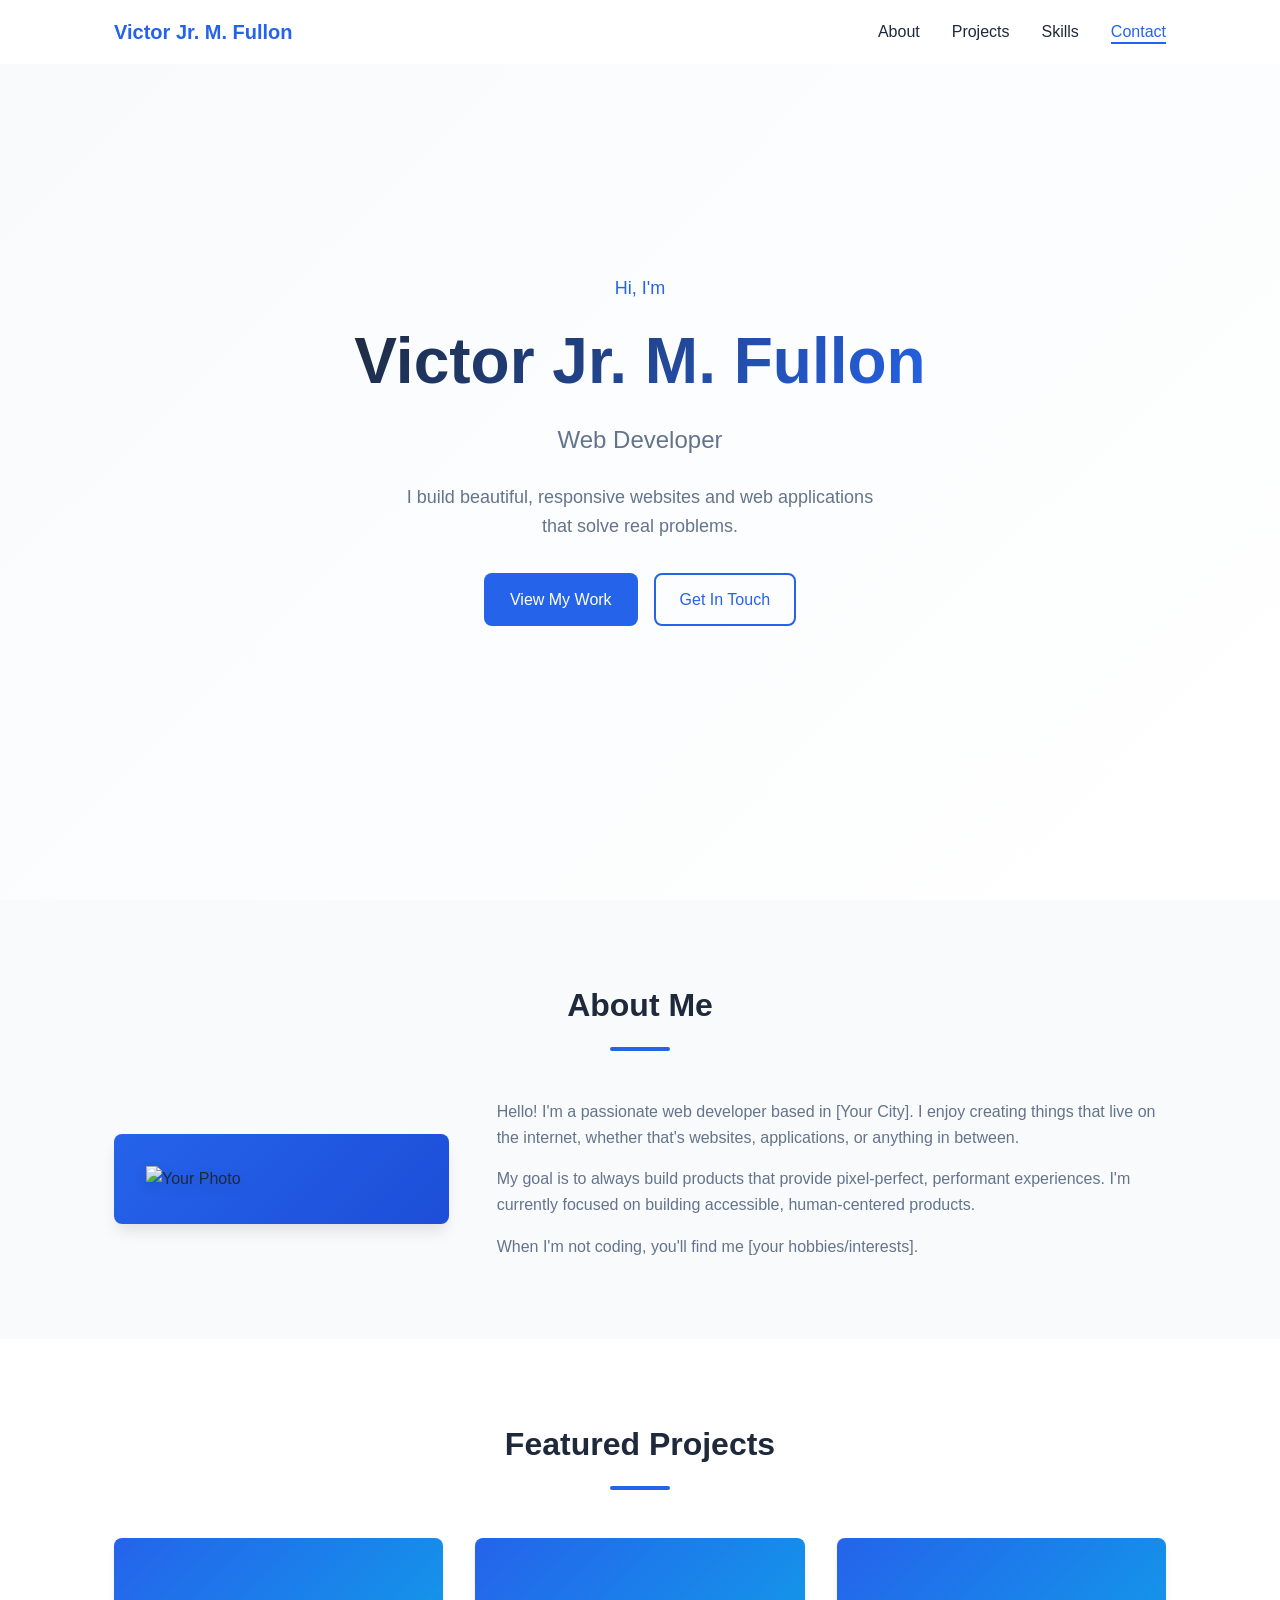
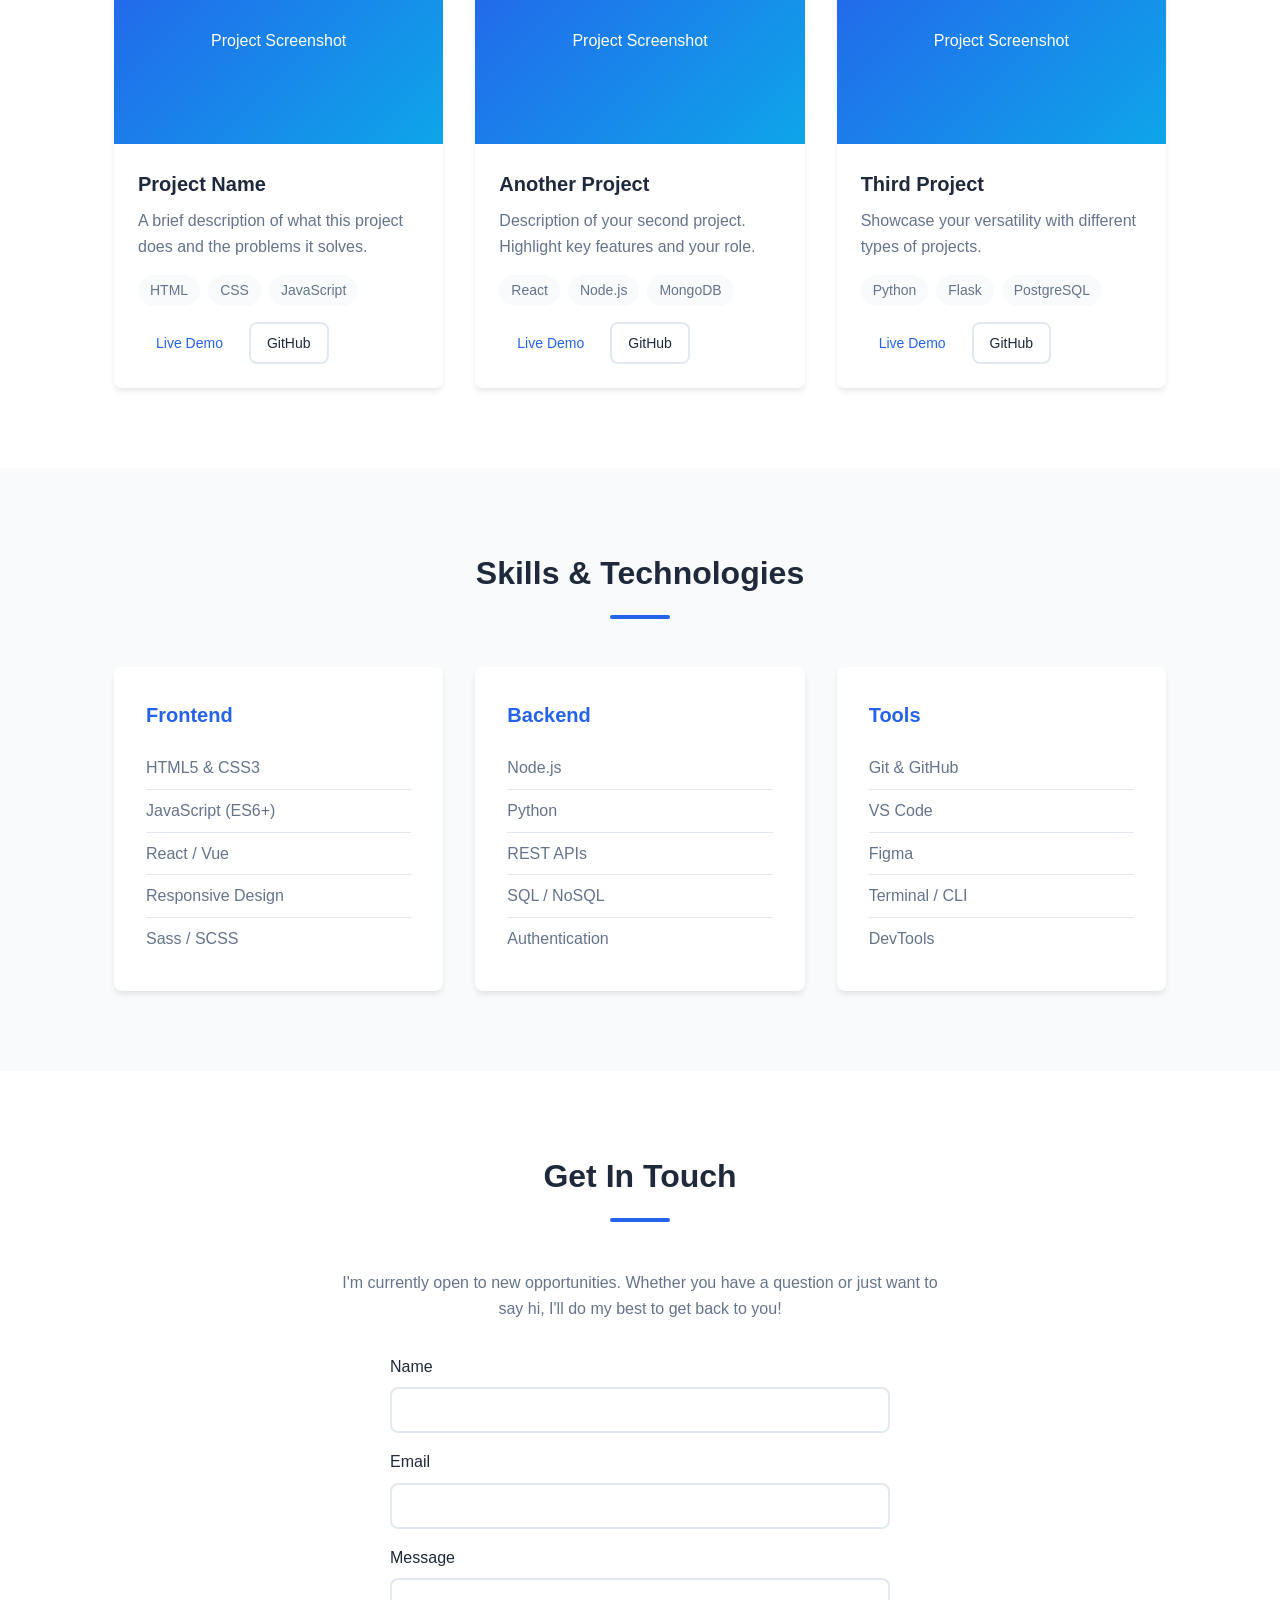
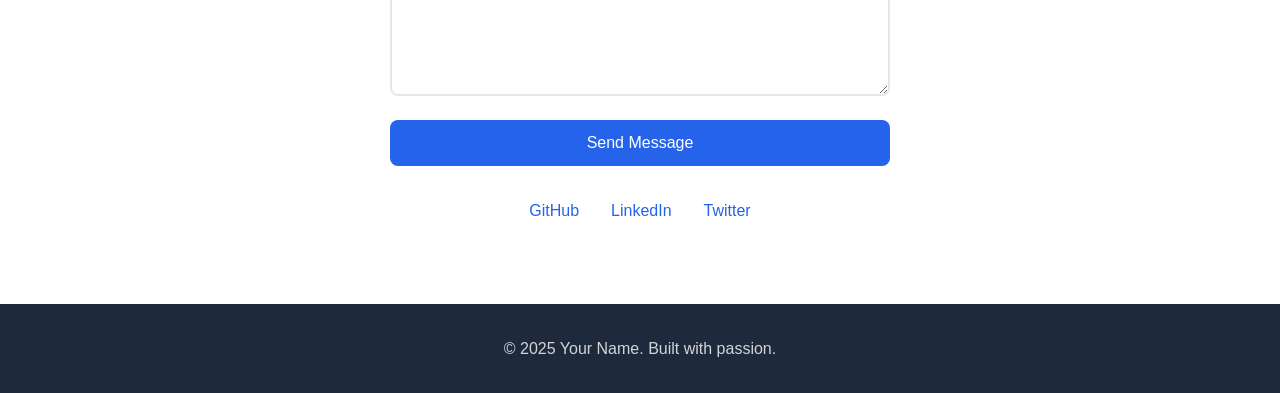
==== index.html @ 0c9c5e9c "first upload" ====
<!DOCTYPE html>
<html lang="en">
<head>
    <meta charset="UTF-8">
    <meta name="viewport" content="width=device-width, initial-scale=1.0">
    <title>Portfolio</title>
    <link rel="stylesheet" href="css/style.css">
    <link rel="preconnect" href="[fonts.googleapis.com](https://fonts.googleapis.com)">
    <link href="[fonts.googleapis.com](https://fonts.googleapis.com/css2?family=Inter:wght@400;500;600;700&display=swap)" rel="stylesheet">
</head>
<body>
    <!-- Navigation -->
    <nav class="navbar">
        <div class="nav-container">
            <a href="https://www.facebook.com/jayarmagat23" class="logo">Victor Jr. M. Fullon</a>
            <ul class="nav-links">
                <li><a href="#about">About</a></li>
                <li><a href="#projects">Projects</a></li>
                <li><a href="#skills">Skills</a></li>
                <li><a href="#contact">Contact</a></li>
            </ul>
            <button class="nav-toggle" aria-label="Toggle navigation">
                <span></span>
                <span></span>
                <span></span>
            </button>
        </div>
    </nav>

    <!-- Hero Section -->
    <header class="hero">
        <div class="hero-content">
            <p class="hero-greeting">Hi, I'm</p>
            <h1 class="hero-name">Victor Jr. M. Fullon</h1>
            <h2 class="hero-title">Web Developer</h2>
            <p class="hero-description">
                I build beautiful, responsive websites and web applications 
                that solve real problems.
            </p>
            <div class="hero-buttons">
                <a href="#projects" class="btn btn-primary">View My Work</a>
                <a href="#contact" class="btn btn-secondary">Get In Touch</a>
            </div>
        </div>
    </header>

    <!-- About Section -->
    <section id="about" class="section about">
        <div class="container">
            <h2 class="section-title">About Me</h2>
            <div class="about-content">
                <div class="about-image">
                        <img src="img/profile_dev.png" alt="Your Photo" class="about-photo">
                        </div>
                <div class="about-text">
                    <p>
                        Hello! I'm a passionate web developer based in [Your City]. 
                        I enjoy creating things that live on the internet, whether 
                        that's websites, applications, or anything in between.
                    </p>
                    <p>
                        My goal is to always build products that provide pixel-perfect, 
                        performant experiences. I'm currently focused on building 
                        accessible, human-centered products.
                    </p>
                    <p>
                        When I'm not coding, you'll find me [your hobbies/interests].
                    </p>
                </div>
            </div>
        </div>
    </section>

    <!-- Projects Section -->
    <section id="projects" class="section projects">
        <div class="container">
            <h2 class="section-title">Featured Projects</h2>
            <div class="projects-grid">
                <!-- Project 1 -->
                <article class="project-card">
                    <div class="project-image">
                        <div class="image-placeholder">Project Screenshot</div>
                    </div>
                    <div class="project-info">
                        <h3>Project Name</h3>
                        <p>A brief description of what this project does and the problems it solves.</p>
                        <div class="project-tech">
                            <span>HTML</span>
                            <span>CSS</span>
                            <span>JavaScript</span>
                        </div>
                        <div class="project-links">
                            <a href="#" class="btn btn-small">Live Demo</a>
                            <a href="#" class="btn btn-small btn-outline">GitHub</a>
                        </div>
                    </div>
                </article>

                <!-- Project 2 -->
                <article class="project-card">
                    <div class="project-image">
                        <div class="image-placeholder">Project Screenshot</div>
                    </div>
                    <div class="project-info">
                        <h3>Another Project</h3>
                        <p>Description of your second project. Highlight key features and your role.</p>
                        <div class="project-tech">
                            <span>React</span>
                            <span>Node.js</span>
                            <span>MongoDB</span>
                        </div>
                        <div class="project-links">
                            <a href="#" class="btn btn-small">Live Demo</a>
                            <a href="#" class="btn btn-small btn-outline">GitHub</a>
                        </div>
                    </div>
                </article>

                <!-- Project 3 -->
                <article class="project-card">
                    <div class="project-image">
                        <div class="image-placeholder">Project Screenshot</div>
                    </div>
                    <div class="project-info">
                        <h3>Third Project</h3>
                        <p>Showcase your versatility with different types of projects.</p>
                        <div class="project-tech">
                            <span>Python</span>
                            <span>Flask</span>
                            <span>PostgreSQL</span>
                        </div>
                        <div class="project-links">
                            <a href="#" class="btn btn-small">Live Demo</a>
                            <a href="#" class="btn btn-small btn-outline">GitHub</a>
                        </div>
                    </div>
                </article>
            </div>
        </div>
    </section>

    <!-- Skills Section -->
    <section id="skills" class="section skills">
        <div class="container">
            <h2 class="section-title">Skills & Technologies</h2>
            <div class="skills-grid">
                <div class="skill-category">
                    <h3>Frontend</h3>
                    <ul class="skill-list">
                        <li>HTML5 & CSS3</li>
                        <li>JavaScript (ES6+)</li>
                        <li>React / Vue</li>
                        <li>Responsive Design</li>
                        <li>Sass / SCSS</li>
                    </ul>
                </div>
                <div class="skill-category">
                    <h3>Backend</h3>
                    <ul class="skill-list">
                        <li>Node.js</li>
                        <li>Python</li>
                        <li>REST APIs</li>
                        <li>SQL / NoSQL</li>
                        <li>Authentication</li>
                    </ul>
                </div>
                <div class="skill-category">
                    <h3>Tools</h3>
                    <ul class="skill-list">
                        <li>Git & GitHub</li>
                        <li>VS Code</li>
                        <li>Figma</li>
                        <li>Terminal / CLI</li>
                        <li>DevTools</li>
                    </ul>
                </div>
            </div>
        </div>
    </section>

    <!-- Contact Section -->
    <section id="contact" class="section contact">
        <div class="container">
            <h2 class="section-title">Get In Touch</h2>
            <p class="contact-intro">
                I'm currently open to new opportunities. Whether you have a question 
                or just want to say hi, I'll do my best to get back to you!
            </p>
            <form class="contact-form" id="contactForm">
                <div class="form-group">
                    <label for="name">Name</label>
                    <input type="text" id="name" name="name" required>
                </div>
                <div class="form-group">
                    <label for="email">Email</label>
                    <input type="email" id="email" name="email" required>
                </div>
                <div class="form-group">
                    <label for="message">Message</label>
                    <textarea id="message" name="message" rows="5" required></textarea>
                </div>
                <button type="submit" class="btn btn-primary">Send Message</button>
            </form>
            <div class="social-links">
                <a href="#" aria-label="GitHub">GitHub</a>
                <a href="#" aria-label="LinkedIn">LinkedIn</a>
                <a href="#" aria-label="Twitter">Twitter</a>
            </div>
        </div>
    </section>

    <!-- Footer -->
    <footer class="footer">
        <div class="container">
            <p>&copy; 2025 Your Name. Built with passion.</p>
        </div>
    </footer>

    <script src="js/main.js"></script>
</body>
</html>
---- css/style.css ----
/* ===== CSS Variables ===== */
:root {
    --color-primary: #2563eb;
    --color-primary-dark: #1d4ed8;
    --color-secondary: #64748b;
    --color-text: #1e293b;
    --color-text-light: #64748b;
    --color-background: #ffffff;
    --color-background-alt: #f8fafc;
    --color-border: #e2e8f0;
    --color-accent: #0ea5e9;
    
    --font-family: 'Inter', -apple-system, BlinkMacSystemFont, sans-serif;
    --font-size-base: 1rem;
    --font-size-lg: 1.125rem;
    --font-size-xl: 1.25rem;
    --font-size-2xl: 1.5rem;
    --font-size-3xl: 2rem;
    --font-size-4xl: 2.5rem;
    
    --spacing-xs: 0.5rem;
    --spacing-sm: 1rem;
    --spacing-md: 1.5rem;
    --spacing-lg: 2rem;
    --spacing-xl: 3rem;
    --spacing-2xl: 5rem;
    
    --border-radius: 8px;
    --box-shadow: 0 4px 6px -1px rgba(0, 0, 0, 0.1);
    --box-shadow-lg: 0 10px 15px -3px rgba(0, 0, 0, 0.1);
    --transition: all 0.3s ease;
}

/* ===== Reset & Base ===== */
*,
*::before,
*::after {
    box-sizing: border-box;
    margin: 0;
    padding: 0;
}

html {
    scroll-behavior: smooth;
}

body {
    font-family: var(--font-family);
    font-size: var(--font-size-base);
    line-height: 1.6;
    color: var(--color-text);
    background-color: var(--color-background);
}

a {
    color: var(--color-primary);
    text-decoration: none;
    transition: var(--transition);
}

a:hover {
    color: var(--color-primary-dark);
}

img {
    max-width: 100%;
    height: auto;
    display: block;
}

ul {
    list-style: none;
}

/* ===== Utilities ===== */
.container {
    width: 100%;
    max-width: 1100px;
    margin: 0 auto;
    padding: 0 var(--spacing-md);
}

.section {
    padding: var(--spacing-2xl) 0;
}

.section-title {
    font-size: var(--font-size-3xl);
    font-weight: 700;
    text-align: center;
    margin-bottom: var(--spacing-xl);
    position: relative;
}

.section-title::after {
    content: '';
    display: block;
    width: 60px;
    height: 4px;
    background: var(--color-primary);
    margin: var(--spacing-sm) auto 0;
    border-radius: 2px;
}

/* ===== Buttons ===== */
.btn {
    display: inline-block;
    padding: 0.75rem 1.5rem;
    font-size: var(--font-size-base);
    font-weight: 500;
    text-align: center;
    border: 2px solid transparent;
    border-radius: var(--border-radius);
    cursor: pointer;
    transition: var(--transition);
}

.btn-primary {
    background-color: var(--color-primary);
    color: white;
}

.btn-primary:hover {
    background-color: var(--color-primary-dark);
    color: white;
}

.btn-secondary {
    background-color: transparent;
    color: var(--color-primary);
    border-color: var(--color-primary);
}

.btn-secondary:hover {
    background-color: var(--color-primary);
    color: white;
}

.btn-small {
    padding: 0.5rem 1rem;
    font-size: 0.875rem;
}

.btn-outline {
    background: transparent;
    color: var(--color-text);
    border-color: var(--color-border);
}

.btn-outline:hover {
    border-color: var(--color-primary);
    color: var(--color-primary);
}

/* ===== Navigation ===== */
.navbar {
    position: fixed;
    top: 0;
    left: 0;
    right: 0;
    background: rgba(255, 255, 255, 0.95);
    backdrop-filter: blur(10px);
    box-shadow: var(--box-shadow);
    z-index: 1000;
}

.nav-container {
    display: flex;
    justify-content: space-between;
    align-items: center;
    padding: var(--spacing-sm) var(--spacing-md);
    max-width: 1100px;
    margin: 0 auto;
}

.logo {
    font-size: var(--font-size-xl);
    font-weight: 700;
    color: var(--color-primary);
}

.nav-links {
    display: flex;
    gap: var(--spacing-lg);
}

.nav-links a {
    color: var(--color-text);
    font-weight: 500;
    position: relative;
}

.nav-links a::after {
    content: '';
    position: absolute;
    bottom: -4px;
    left: 0;
    width: 0;
    height: 2px;
    background: var(--color-primary);
    transition: var(--transition);
}

.nav-links a:hover::after {
    width: 100%;
}

.nav-toggle {
    display: none;
    flex-direction: column;
    gap: 5px;
    background: none;
    border: none;
    cursor: pointer;
    padding: 5px;
}

.nav-toggle span {
    display: block;
    width: 25px;
    height: 2px;
    background: var(--color-text);
    transition: var(--transition);
}

/* ===== Hero Section ===== */
.hero {
    min-height: 100vh;
    display: flex;
    align-items: center;
    justify-content: center;
    padding: var(--spacing-2xl) var(--spacing-md);
    background: linear-gradient(135deg, var(--color-background-alt) 0%, var(--color-background) 100%);
}

.hero-content {
    text-align: center;
    max-width: 700px;
}

.hero-greeting {
    font-size: var(--font-size-lg);
    color: var(--color-primary);
    font-weight: 500;
    margin-bottom: var(--spacing-xs);
}

.hero-name {
    font-size: clamp(2.5rem, 8vw, 4rem);
    font-weight: 700;
    margin-bottom: var(--spacing-xs);
    background: linear-gradient(135deg, var(--color-text) 0%, var(--color-primary) 100%);
    -webkit-background-clip: text;
    -webkit-text-fill-color: transparent;
    background-clip: text;
}

.hero-title {
    font-size: var(--font-size-2xl);
    color: var(--color-secondary);
    font-weight: 500;
    margin-bottom: var(--spacing-md);
}

.hero-description {
    font-size: var(--font-size-lg);
    color: var(--color-text-light);
    margin-bottom: var(--spacing-lg);
    max-width: 500px;
    margin-left: auto;
    margin-right: auto;
}

.hero-buttons {
    display: flex;
    gap: var(--spacing-sm);
    justify-content: center;
    flex-wrap: wrap;
}

/* ===== About Section ===== */
.about {
    background: var(--color-background-alt);
}

.about-content {
    display: grid;
    grid-template-columns: 1fr 2fr;
    gap: var(--spacing-xl);
    align-items: center;
}

.about-image {
    background: linear-gradient(135deg, #2563eb 0%, #1d4ed8 100%);
    border-radius: var(--border-radius);
    overflow: hidden;
    box-shadow: var(--box-shadow-lg);
    display: flex;
    align-items: center;
    justify-content: center;
    padding: 2rem;
}

.about-image img {
    width: 200%;
    max-width: 400px;
    height: auto;
    display: block;
    margin: 0 auto;
    filter: drop-shadow(0 4px 6px rgba(0, 0, 0, 0.1));
}

.image-placeholder {
    background: linear-gradient(135deg, var(--color-primary) 0%, var(--color-accent) 100%);
    color: white;
    aspect-ratio: 1;
    display: flex;
    align-items: center;
    justify-content: center;
    border-radius: var(--border-radius);
    font-weight: 500;
}

.about-text p {
    margin-bottom: var(--spacing-sm);
    color: var(--color-text-light);
}

.about-text p:last-child {
    margin-bottom: 0;
}

/* ===== Projects Section ===== */
.projects-grid {
    display: grid;
    grid-template-columns: repeat(auto-fit, minmax(320px, 1fr));
    gap: var(--spacing-lg);
}

.project-card {
    background: var(--color-background);
    border-radius: var(--border-radius);
    overflow: hidden;
    box-shadow: var(--box-shadow);
    transition: var(--transition);
}

.project-card:hover {
    transform: translateY(-5px);
    box-shadow: var(--box-shadow-lg);
}

.project-image .image-placeholder {
    aspect-ratio: 16/10;
    border-radius: 0;
}

.project-info {
    padding: var(--spacing-md);
}

.project-info h3 {
    font-size: var(--font-size-xl);
    margin-bottom: var(--spacing-xs);
}

.project-info p {
    color: var(--color-text-light);
    margin-bottom: var(--spacing-sm);
}

.project-tech {
    display: flex;
    flex-wrap: wrap;
    gap: var(--spacing-xs);
    margin-bottom: var(--spacing-sm);
}

.project-tech span {
    background: var(--color-background-alt);
    padding: 0.25rem 0.75rem;
    border-radius: 20px;
    font-size: 0.875rem;
    color: var(--color-secondary);
}

.project-links {
    display: flex;
    gap: var(--spacing-xs);
}

/* ===== Skills Section ===== */
.skills {
    background: var(--color-background-alt);
}

.skills-grid {
    display: grid;
    grid-template-columns: repeat(auto-fit, minmax(250px, 1fr));
    gap: var(--spacing-lg);
}

.skill-category {
    background: var(--color-background);
    padding: var(--spacing-lg);
    border-radius: var(--border-radius);
    box-shadow: var(--box-shadow);
}

.skill-category h3 {
    font-size: var(--font-size-xl);
    margin-bottom: var(--spacing-sm);
    color: var(--color-primary);
}

.skill-list li {
    padding: var(--spacing-xs) 0;
    color: var(--color-text-light);
    border-bottom: 1px solid var(--color-border);
}

.skill-list li:last-child {
    border-bottom: none;
}

/* ===== Contact Section ===== */
.contact-intro {
    text-align: center;
    max-width: 600px;
    margin: 0 auto var(--spacing-lg);
    color: var(--color-text-light);
}

.contact-form {
    max-width: 500px;
    margin: 0 auto var(--spacing-lg);
}

.form-group {
    margin-bottom: var(--spacing-sm);
}

.form-group label {
    display: block;
    margin-bottom: var(--spacing-xs);
    font-weight: 500;
}

.form-group input,
.form-group textarea {
    width: 100%;
    padding: 0.75rem;
    border: 2px solid var(--color-border);
    border-radius: var(--border-radius);
    font-family: inherit;
    font-size: var(--font-size-base);
    transition: var(--transition);
}

.form-group input:focus,
.form-group textarea:focus {
    outline: none;
    border-color: var(--color-primary);
}

.contact-form .btn {
    width: 100%;
}

.social-links {
    display: flex;
    justify-content: center;
    gap: var(--spacing-lg);
}

.social-links a {
    font-weight: 500;
}

/* ===== Footer ===== */
.footer {
    background: var(--color-text);
    color: var(--color-background);
    padding: var(--spacing-lg) 0;
    text-align: center;
}

.footer p {
    opacity: 0.8;
}

/* ===== Responsive Design ===== */
@media (max-width: 768px) {
    .nav-links {
        display: none;
        position: absolute;
        top: 100%;
        left: 0;
        right: 0;
        background: var(--color-background);
        flex-direction: column;
        padding: var(--spacing-md);
        box-shadow: var(--box-shadow);
    }

    .nav-links.active {
        display: flex;
    }

    .nav-toggle {
        display: flex;
    }

    .nav-toggle.active span:nth-child(1) {
        transform: rotate(45deg) translate(5px, 5px);
    }

    .nav-toggle.active span:nth-child(2) {
        opacity: 0;
    }

    .nav-toggle.active span:nth-child(3) {
        transform: rotate(-45deg) translate(5px, -5px);
    }

    .about-content {
        grid-template-columns: 1fr;
        text-align: center;
    }

    .about-image {
        max-width: 250px;
        margin: 0 auto;
    }

    .hero-buttons {
        flex-direction: column;
        align-items: center;
    }
}
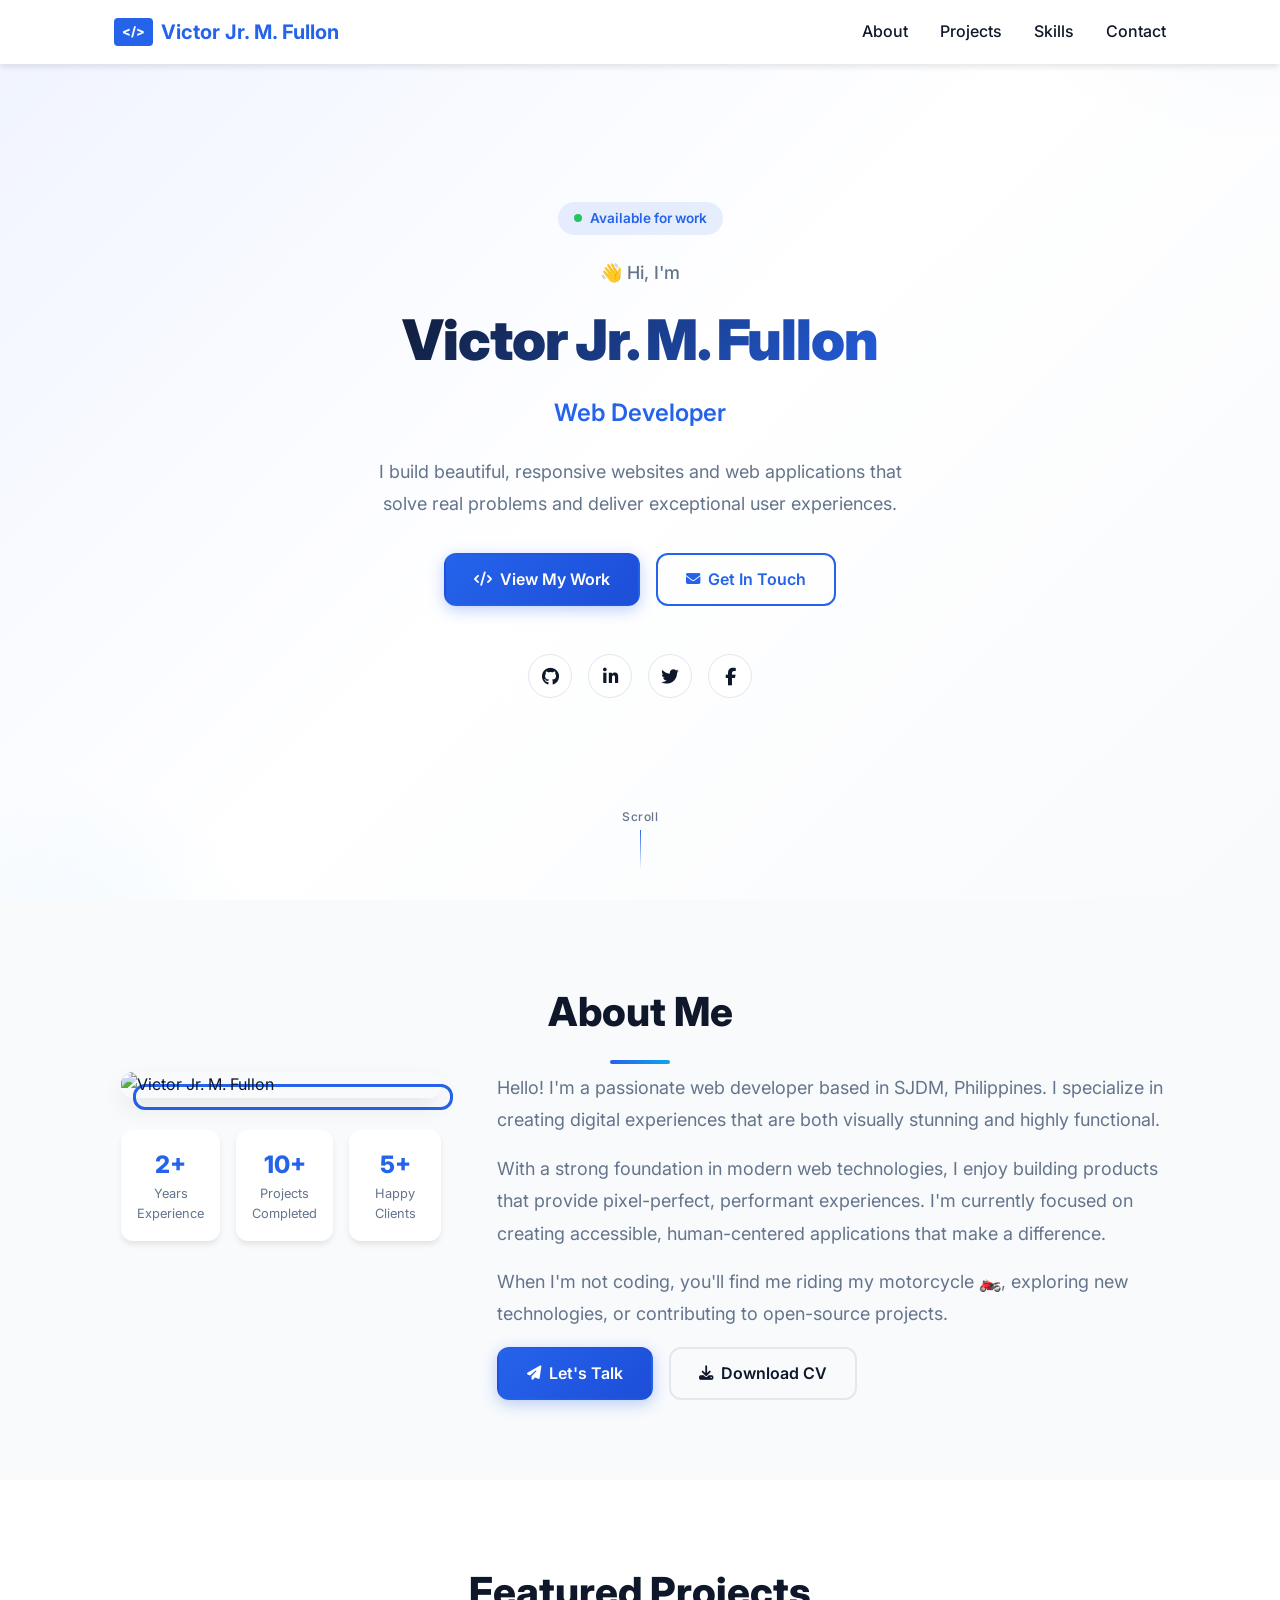
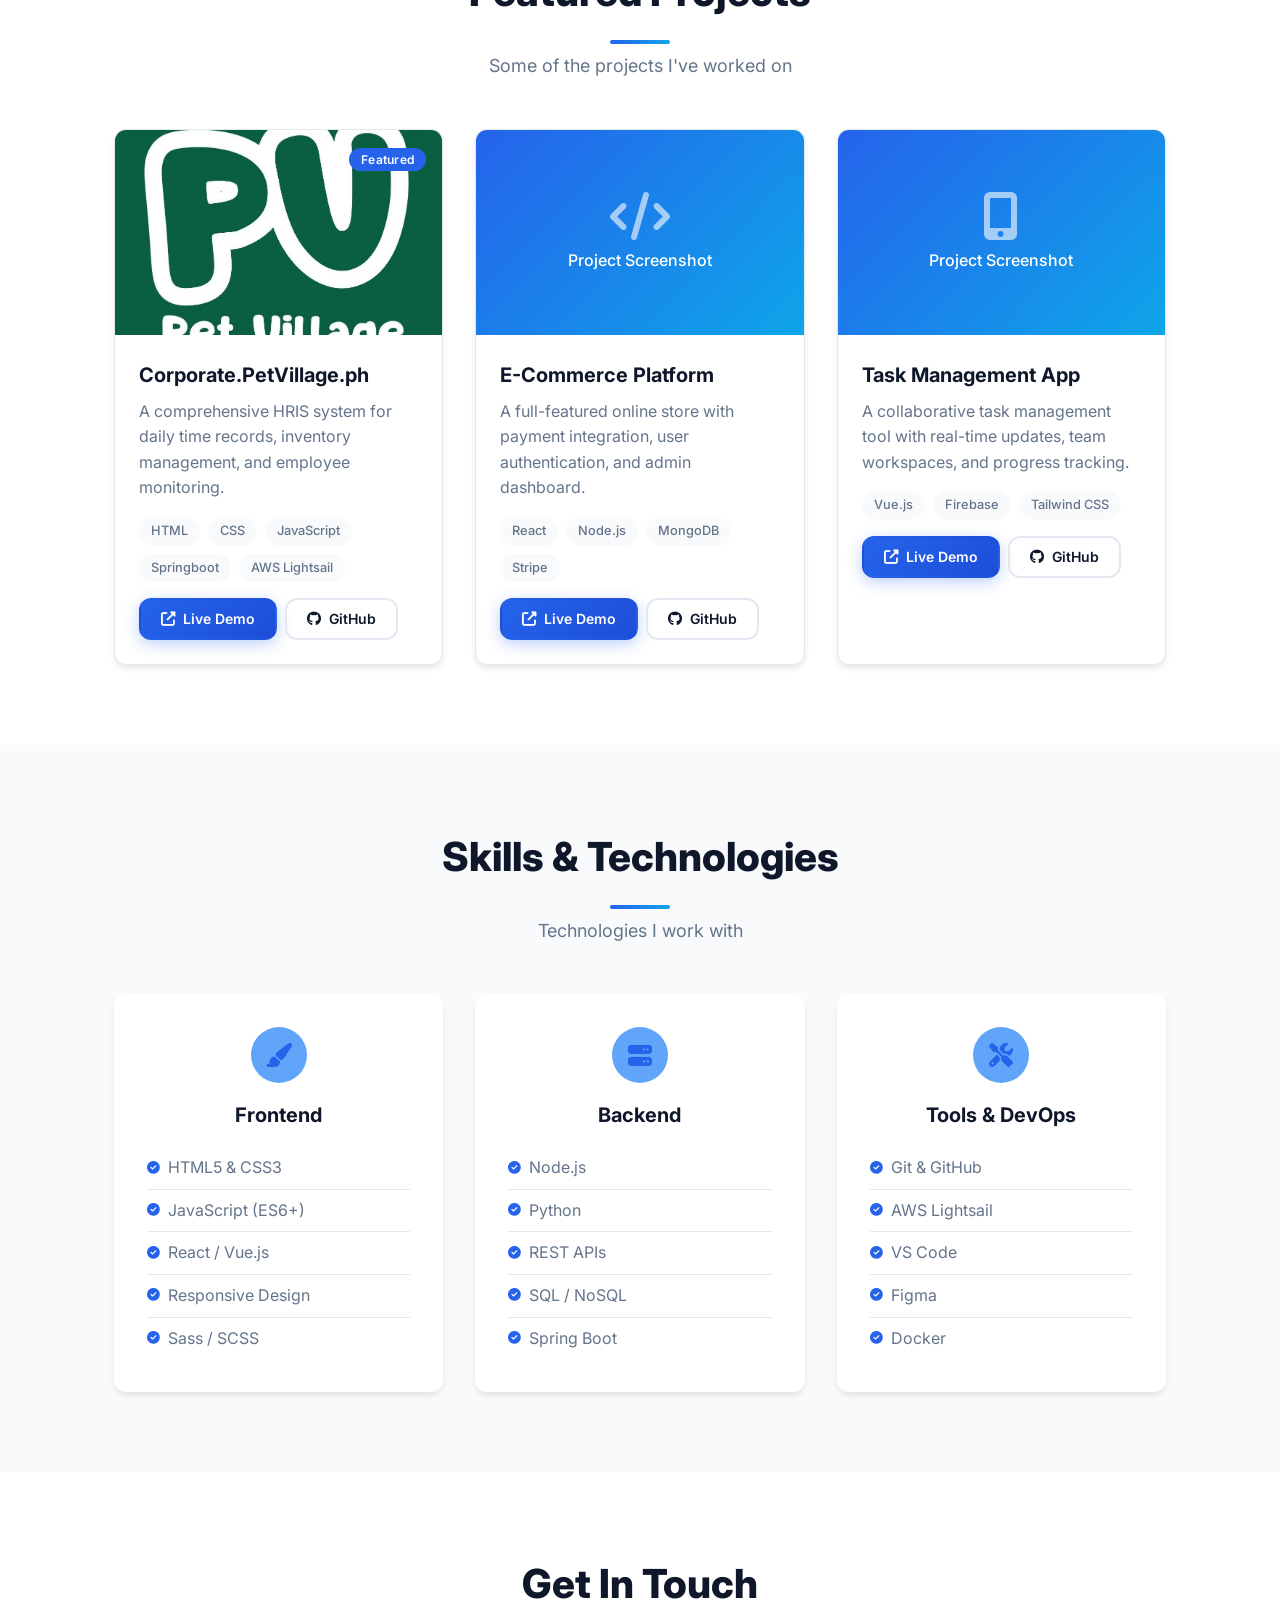
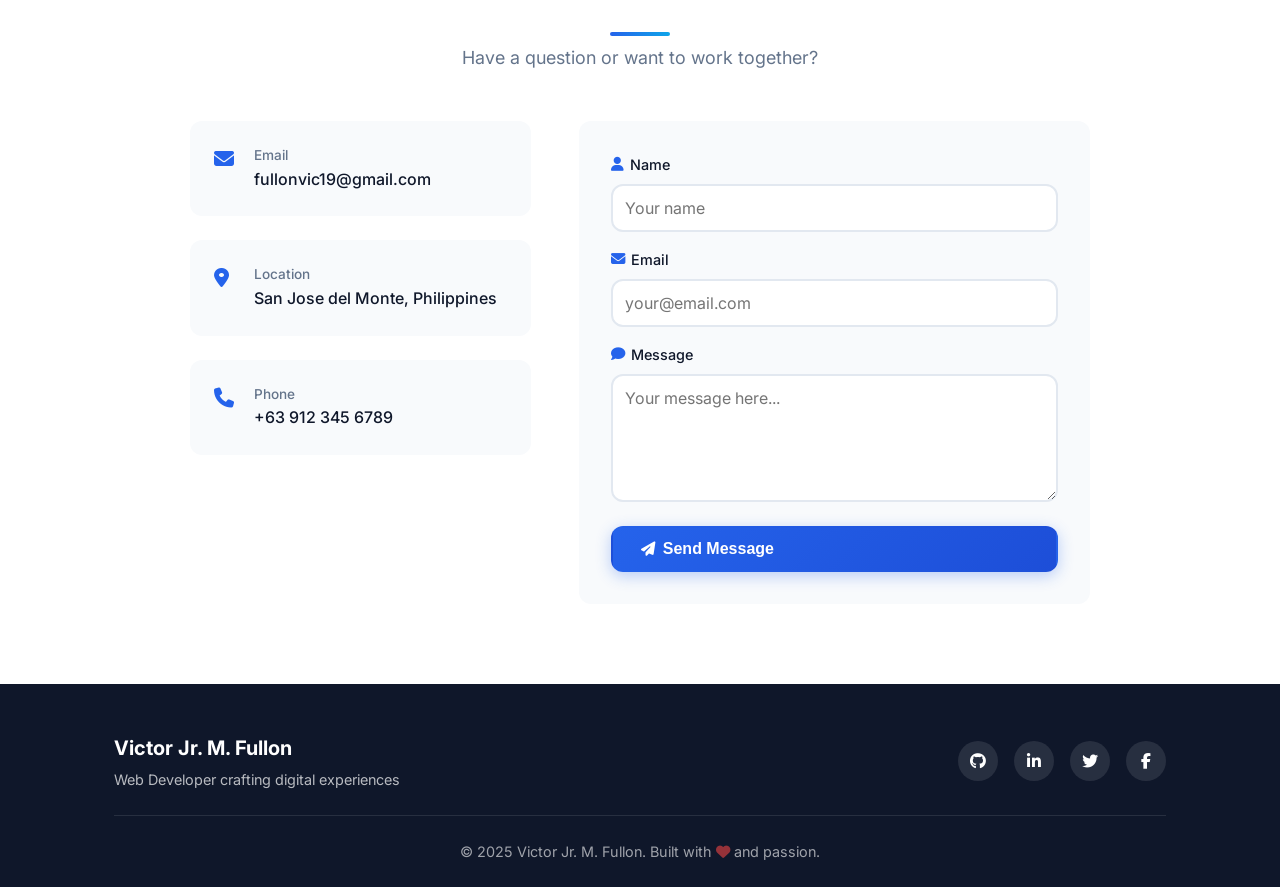
==== commit 9b3d6a11: "update in webporfolio" ====
--- a/index.html
+++ b/index.html
@@ -3,16 +3,20 @@
 <head>
     <meta charset="UTF-8">
     <meta name="viewport" content="width=device-width, initial-scale=1.0">
-    <title>Portfolio</title>
+    <title>Victor Jr. M. Fullon | Web Developer Portfolio</title>
     <link rel="stylesheet" href="css/style.css">
-    <link rel="preconnect" href="[fonts.googleapis.com](https://fonts.googleapis.com)">
-    <link href="[fonts.googleapis.com](https://fonts.googleapis.com/css2?family=Inter:wght@400;500;600;700&display=swap)" rel="stylesheet">
+    <link rel="preconnect" href="https://fonts.googleapis.com">
+    <link href="https://fonts.googleapis.com/css2?family=Inter:wght@400;500;600;700;800;900&display=swap" rel="stylesheet">
+    <link rel="stylesheet" href="https://cdnjs.cloudflare.com/ajax/libs/font-awesome/6.5.0/css/all.min.css">
 </head>
 <body>
     <!-- Navigation -->
-    <nav class="navbar">
+    <nav class="navbar" id="navbar">
         <div class="nav-container">
-            <a href="https://www.facebook.com/jayarmagat23" class="logo">Victor Jr. M. Fullon</a>
+            <a href="#home" class="logo">
+                <span class="logo-icon">&#60;/&#62;</span>
+                Victor Jr. M. Fullon
+            </a>
             <ul class="nav-links">
                 <li><a href="#about">About</a></li>
                 <li><a href="#projects">Projects</a></li>
@@ -28,19 +32,37 @@
     </nav>
 
     <!-- Hero Section -->
-    <header class="hero">
+    <header class="hero" id="home">
         <div class="hero-content">
-            <p class="hero-greeting">Hi, I'm</p>
+            <div class="hero-badge">
+                <span class="badge-pulse"></span>
+                Available for work
+            </div>
+            <p class="hero-greeting">👋 Hi, I'm</p>
             <h1 class="hero-name">Victor Jr. M. Fullon</h1>
             <h2 class="hero-title">Web Developer</h2>
             <p class="hero-description">
                 I build beautiful, responsive websites and web applications 
-                that solve real problems.
+                that solve real problems and deliver exceptional user experiences.
             </p>
             <div class="hero-buttons">
-                <a href="#projects" class="btn btn-primary">View My Work</a>
-                <a href="#contact" class="btn btn-secondary">Get In Touch</a>
-            </div>
+                <a href="#projects" class="btn btn-primary">
+                    <i class="fas fa-code"></i> View My Work
+                </a>
+                <a href="#contact" class="btn btn-secondary">
+                    <i class="fas fa-envelope"></i> Get In Touch
+                </a>
+            </div>
+            <div class="hero-social">
+                <a href="#" aria-label="GitHub"><i class="fab fa-github"></i></a>
+                <a href="#" aria-label="LinkedIn"><i class="fab fa-linkedin-in"></i></a>
+                <a href="#" aria-label="Twitter"><i class="fab fa-twitter"></i></a>
+                <a href="#" aria-label="Facebook"><i class="fab fa-facebook-f"></i></a>
+            </div>
+        </div>
+        <div class="hero-scroll">
+            <span>Scroll</span>
+            <div class="scroll-line"></div>
         </div>
     </header>
 
@@ -50,22 +72,49 @@
             <h2 class="section-title">About Me</h2>
             <div class="about-content">
                 <div class="about-image">
-                        <img src="img/profile_dev.png" alt="Your Photo" class="about-photo">
-                        </div>
+                    <div class="image-wrapper">
+                        <img src="img/profile_dev.png" alt="Victor Jr. M. Fullon" class="about-photo">
+                        <div class="image-border"></div>
+                    </div>
+                    <div class="about-stats">
+                        <div class="stat-item">
+                            <span class="stat-number">2+</span>
+                            <span class="stat-label">Years Experience</span>
+                        </div>
+                        <div class="stat-item">
+                            <span class="stat-number">10+</span>
+                            <span class="stat-label">Projects Completed</span>
+                        </div>
+                        <div class="stat-item">
+                            <span class="stat-number">5+</span>
+                            <span class="stat-label">Happy Clients</span>
+                        </div>
+                    </div>
+                </div>
                 <div class="about-text">
                     <p>
-                        Hello! I'm a passionate web developer based in [Your City]. 
-                        I enjoy creating things that live on the internet, whether 
-                        that's websites, applications, or anything in between.
+                        Hello! I'm a passionate web developer based in SJDM, Philippines. 
+                        I specialize in creating digital experiences that are both visually 
+                        stunning and highly functional.
                     </p>
                     <p>
-                        My goal is to always build products that provide pixel-perfect, 
-                        performant experiences. I'm currently focused on building 
-                        accessible, human-centered products.
+                        With a strong foundation in modern web technologies, I enjoy building 
+                        products that provide pixel-perfect, performant experiences. I'm 
+                        currently focused on creating accessible, human-centered applications 
+                        that make a difference.
                     </p>
                     <p>
-                        When I'm not coding, you'll find me [your hobbies/interests].
+                        When I'm not coding, you'll find me riding my motorcycle 🏍️, 
+                        exploring new technologies, or contributing to open-source projects.
                     </p>
+                    <div class="about-cta">
+                        <a href="#contact" class="btn btn-primary">
+                            <i class="fas fa-paper-plane"></i> Let's Talk
+                        </a>
+                        <a href="#" class="btn btn-outline">
+                            <i class="fas fa-download"></i> Download CV
+                        </a>
+                    </div>
                 </div>
             </div>
         </div>
@@ -75,23 +124,33 @@
     <section id="projects" class="section projects">
         <div class="container">
             <h2 class="section-title">Featured Projects</h2>
+            <p class="section-subtitle">Some of the projects I've worked on</p>
             <div class="projects-grid">
                 <!-- Project 1 -->
                 <article class="project-card">
                     <div class="project-image">
-                        <div class="image-placeholder">Project Screenshot</div>
+                        <img src="img/logo.jpg" alt="PetVillage Corporate System" class="project-photo">
+                        <div class="project-overlay">
+                            <span class="project-tag">Featured</span>
+                        </div>
                     </div>
                     <div class="project-info">
-                        <h3>Project Name</h3>
-                        <p>A brief description of what this project does and the problems it solves.</p>
+                        <h3>Corporate.PetVillage.ph</h3>
+                        <p>A comprehensive HRIS system for daily time records, inventory management, and employee monitoring.</p>
                         <div class="project-tech">
                             <span>HTML</span>
                             <span>CSS</span>
                             <span>JavaScript</span>
+                            <span>Springboot</span>
+                            <span>AWS Lightsail</span>
                         </div>
                         <div class="project-links">
-                            <a href="#" class="btn btn-small">Live Demo</a>
-                            <a href="#" class="btn btn-small btn-outline">GitHub</a>
+                            <a href="pvcorp.html" class="btn btn-small btn-primary">
+                                <i class="fas fa-external-link-alt"></i> Live Demo
+                            </a>
+                            <a href="#" class="btn btn-small btn-outline">
+                                <i class="fab fa-github"></i> GitHub
+                            </a>
                         </div>
                     </div>
                 </article>
@@ -99,19 +158,27 @@
                 <!-- Project 2 -->
                 <article class="project-card">
                     <div class="project-image">
-                        <div class="image-placeholder">Project Screenshot</div>
+                        <div class="image-placeholder">
+                            <i class="fas fa-code fa-3x"></i>
+                            <span>Project Screenshot</span>
+                        </div>
                     </div>
                     <div class="project-info">
-                        <h3>Another Project</h3>
-                        <p>Description of your second project. Highlight key features and your role.</p>
+                        <h3>E-Commerce Platform</h3>
+                        <p>A full-featured online store with payment integration, user authentication, and admin dashboard.</p>
                         <div class="project-tech">
                             <span>React</span>
                             <span>Node.js</span>
                             <span>MongoDB</span>
+                            <span>Stripe</span>
                         </div>
                         <div class="project-links">
-                            <a href="#" class="btn btn-small">Live Demo</a>
-                            <a href="#" class="btn btn-small btn-outline">GitHub</a>
+                            <a href="#" class="btn btn-small btn-primary">
+                                <i class="fas fa-external-link-alt"></i> Live Demo
+                            </a>
+                            <a href="#" class="btn btn-small btn-outline">
+                                <i class="fab fa-github"></i> GitHub
+                            </a>
                         </div>
                     </div>
                 </article>
@@ -119,19 +186,26 @@
                 <!-- Project 3 -->
                 <article class="project-card">
                     <div class="project-image">
-                        <div class="image-placeholder">Project Screenshot</div>
+                        <div class="image-placeholder">
+                            <i class="fas fa-mobile-alt fa-3x"></i>
+                            <span>Project Screenshot</span>
+                        </div>
                     </div>
                     <div class="project-info">
-                        <h3>Third Project</h3>
-                        <p>Showcase your versatility with different types of projects.</p>
+                        <h3>Task Management App</h3>
+                        <p>A collaborative task management tool with real-time updates, team workspaces, and progress tracking.</p>
                         <div class="project-tech">
-                            <span>Python</span>
-                            <span>Flask</span>
-                            <span>PostgreSQL</span>
+                            <span>Vue.js</span>
+                            <span>Firebase</span>
+                            <span>Tailwind CSS</span>
                         </div>
                         <div class="project-links">
-                            <a href="#" class="btn btn-small">Live Demo</a>
-                            <a href="#" class="btn btn-small btn-outline">GitHub</a>
+                            <a href="#" class="btn btn-small btn-primary">
+                                <i class="fas fa-external-link-alt"></i> Live Demo
+                            </a>
+                            <a href="#" class="btn btn-small btn-outline">
+                                <i class="fab fa-github"></i> GitHub
+                            </a>
                         </div>
                     </div>
                 </article>
@@ -143,35 +217,39 @@
     <section id="skills" class="section skills">
         <div class="container">
             <h2 class="section-title">Skills & Technologies</h2>
+            <p class="section-subtitle">Technologies I work with</p>
             <div class="skills-grid">
                 <div class="skill-category">
+                    <div class="skill-icon"><i class="fas fa-paint-brush"></i></div>
                     <h3>Frontend</h3>
                     <ul class="skill-list">
-                        <li>HTML5 & CSS3</li>
-                        <li>JavaScript (ES6+)</li>
-                        <li>React / Vue</li>
-                        <li>Responsive Design</li>
-                        <li>Sass / SCSS</li>
+                        <li><i class="fas fa-check-circle"></i> HTML5 & CSS3</li>
+                        <li><i class="fas fa-check-circle"></i> JavaScript (ES6+)</li>
+                        <li><i class="fas fa-check-circle"></i> React / Vue.js</li>
+                        <li><i class="fas fa-check-circle"></i> Responsive Design</li>
+                        <li><i class="fas fa-check-circle"></i> Sass / SCSS</li>
                     </ul>
                 </div>
                 <div class="skill-category">
+                    <div class="skill-icon"><i class="fas fa-server"></i></div>
                     <h3>Backend</h3>
                     <ul class="skill-list">
-                        <li>Node.js</li>
-                        <li>Python</li>
-                        <li>REST APIs</li>
-                        <li>SQL / NoSQL</li>
-                        <li>Authentication</li>
+                        <li><i class="fas fa-check-circle"></i> Node.js</li>
+                        <li><i class="fas fa-check-circle"></i> Python</li>
+                        <li><i class="fas fa-check-circle"></i> REST APIs</li>
+                        <li><i class="fas fa-check-circle"></i> SQL / NoSQL</li>
+                        <li><i class="fas fa-check-circle"></i> Spring Boot</li>
                     </ul>
                 </div>
                 <div class="skill-category">
-                    <h3>Tools</h3>
+                    <div class="skill-icon"><i class="fas fa-tools"></i></div>
+                    <h3>Tools & DevOps</h3>
                     <ul class="skill-list">
-                        <li>Git & GitHub</li>
-                        <li>VS Code</li>
-                        <li>Figma</li>
-                        <li>Terminal / CLI</li>
-                        <li>DevTools</li>
+                        <li><i class="fas fa-check-circle"></i> Git & GitHub</li>
+                        <li><i class="fas fa-check-circle"></i> AWS Lightsail</li>
+                        <li><i class="fas fa-check-circle"></i> VS Code</li>
+                        <li><i class="fas fa-check-circle"></i> Figma</li>
+                        <li><i class="fas fa-check-circle"></i> Docker</li>
                     </ul>
                 </div>
             </div>
@@ -182,29 +260,54 @@
     <section id="contact" class="section contact">
         <div class="container">
             <h2 class="section-title">Get In Touch</h2>
-            <p class="contact-intro">
-                I'm currently open to new opportunities. Whether you have a question 
-                or just want to say hi, I'll do my best to get back to you!
-            </p>
-            <form class="contact-form" id="contactForm">
-                <div class="form-group">
-                    <label for="name">Name</label>
-                    <input type="text" id="name" name="name" required>
-                </div>
-                <div class="form-group">
-                    <label for="email">Email</label>
-                    <input type="email" id="email" name="email" required>
-                </div>
-                <div class="form-group">
-                    <label for="message">Message</label>
-                    <textarea id="message" name="message" rows="5" required></textarea>
-                </div>
-                <button type="submit" class="btn btn-primary">Send Message</button>
-            </form>
-            <div class="social-links">
-                <a href="#" aria-label="GitHub">GitHub</a>
-                <a href="#" aria-label="LinkedIn">LinkedIn</a>
-                <a href="#" aria-label="Twitter">Twitter</a>
+            <p class="section-subtitle">Have a question or want to work together?</p>
+            <div class="contact-wrapper">
+                <div class="contact-info">
+                    <div class="contact-item">
+                        <i class="fas fa-envelope"></i>
+                        <div>
+                            <h4>Email</h4>
+                            <a href="mailto:fullonvic19@gmail.com">fullonvic19@gmail.com</a>
+                        </div>
+                    </div>
+                    <div class="contact-item">
+                        <i class="fas fa-map-marker-alt"></i>
+                        <div>
+                            <h4>Location</h4>
+                            <span>San Jose del Monte, Philippines</span>
+                        </div>
+                    </div>
+                    <div class="contact-item">
+                        <i class="fas fa-phone"></i>
+                        <div>
+                            <h4>Phone</h4>
+                            <a href="tel:+639123456789">+63 912 345 6789</a>
+                        </div>
+                    </div>
+                </div>
+                <form class="contact-form" id="contactForm">
+                    <div class="form-group">
+                        <label for="name">
+                            <i class="fas fa-user"></i> Name
+                        </label>
+                        <input type="text" id="name" name="name" placeholder="Your name" required>
+                    </div>
+                    <div class="form-group">
+                        <label for="email">
+                            <i class="fas fa-envelope"></i> Email
+                        </label>
+                        <input type="email" id="email" name="email" placeholder="your@email.com" required>
+                    </div>
+                    <div class="form-group">
+                        <label for="message">
+                            <i class="fas fa-comment"></i> Message
+                        </label>
+                        <textarea id="message" name="message" rows="5" placeholder="Your message here..." required></textarea>
+                    </div>
+                    <button type="submit" class="btn btn-primary">
+                        <i class="fas fa-paper-plane"></i> Send Message
+                    </button>
+                </form>
             </div>
         </div>
     </section>
@@ -212,10 +315,24 @@
     <!-- Footer -->
     <footer class="footer">
         <div class="container">
-            <p>&copy; 2025 Your Name. Built with passion.</p>
+            <div class="footer-content">
+                <div class="footer-info">
+                    <h3>Victor Jr. M. Fullon</h3>
+                    <p>Web Developer crafting digital experiences</p>
+                </div>
+                <div class="footer-social">
+                    <a href="#" aria-label="GitHub"><i class="fab fa-github"></i></a>
+                    <a href="#" aria-label="LinkedIn"><i class="fab fa-linkedin-in"></i></a>
+                    <a href="#" aria-label="Twitter"><i class="fab fa-twitter"></i></a>
+                    <a href="#" aria-label="Facebook"><i class="fab fa-facebook-f"></i></a>
+                </div>
+            </div>
+            <div class="footer-bottom">
+                <p>&copy; 2025 Victor Jr. M. Fullon. Built with <i class="fas fa-heart" style="color: #ef4444;"></i> and passion.</p>
+            </div>
         </div>
     </footer>
 
     <script src="js/main.js"></script>
 </body>
-</html>
+</html>
--- a/css/style.css
+++ b/css/style.css
@@ -2,13 +2,15 @@
 :root {
     --color-primary: #2563eb;
     --color-primary-dark: #1d4ed8;
+    --color-primary-light: #60a5fa;
     --color-secondary: #64748b;
-    --color-text: #1e293b;
+    --color-text: #0f172a;
     --color-text-light: #64748b;
     --color-background: #ffffff;
     --color-background-alt: #f8fafc;
     --color-border: #e2e8f0;
     --color-accent: #0ea5e9;
+    --color-success: #22c55e;
     
     --font-family: 'Inter', -apple-system, BlinkMacSystemFont, sans-serif;
     --font-size-base: 1rem;
@@ -17,6 +19,7 @@
     --font-size-2xl: 1.5rem;
     --font-size-3xl: 2rem;
     --font-size-4xl: 2.5rem;
+    --font-size-5xl: 3.5rem;
     
     --spacing-xs: 0.5rem;
     --spacing-sm: 1rem;
@@ -25,10 +28,11 @@
     --spacing-xl: 3rem;
     --spacing-2xl: 5rem;
     
-    --border-radius: 8px;
+    --border-radius: 12px;
     --box-shadow: 0 4px 6px -1px rgba(0, 0, 0, 0.1);
-    --box-shadow-lg: 0 10px 15px -3px rgba(0, 0, 0, 0.1);
-    --transition: all 0.3s ease;
+    --box-shadow-lg: 0 10px 25px -3px rgba(0, 0, 0, 0.1);
+    --box-shadow-xl: 0 20px 60px -10px rgba(0, 0, 0, 0.15);
+    --transition: all 0.3s cubic-bezier(0.4, 0, 0.2, 1);
 }
 
 /* ===== Reset & Base ===== */
@@ -50,6 +54,12 @@
     line-height: 1.6;
     color: var(--color-text);
     background-color: var(--color-background);
+    overflow-x: hidden;
+}
+
+::selection {
+    background: var(--color-primary);
+    color: white;
 }
 
 a {
@@ -85,10 +95,10 @@
 }
 
 .section-title {
-    font-size: var(--font-size-3xl);
-    font-weight: 700;
+    font-size: var(--font-size-4xl);
+    font-weight: 800;
     text-align: center;
-    margin-bottom: var(--spacing-xl);
+    margin-bottom: var(--spacing-xs);
     position: relative;
 }
 
@@ -97,48 +107,61 @@
     display: block;
     width: 60px;
     height: 4px;
-    background: var(--color-primary);
+    background: linear-gradient(90deg, var(--color-primary), var(--color-accent));
     margin: var(--spacing-sm) auto 0;
     border-radius: 2px;
 }
 
+.section-subtitle {
+    text-align: center;
+    color: var(--color-text-light);
+    font-size: var(--font-size-lg);
+    margin-bottom: var(--spacing-xl);
+}
+
 /* ===== Buttons ===== */
 .btn {
-    display: inline-block;
-    padding: 0.75rem 1.5rem;
+    display: inline-flex;
+    align-items: center;
+    gap: 8px;
+    padding: 0.75rem 1.75rem;
     font-size: var(--font-size-base);
-    font-weight: 500;
+    font-weight: 600;
     text-align: center;
     border: 2px solid transparent;
     border-radius: var(--border-radius);
     cursor: pointer;
     transition: var(--transition);
+    position: relative;
+    overflow: hidden;
+}
+
+.btn i {
+    font-size: 0.9rem;
 }
 
 .btn-primary {
-    background-color: var(--color-primary);
+    background: linear-gradient(135deg, var(--color-primary), var(--color-primary-dark));
     color: white;
+    box-shadow: 0 4px 15px rgba(37, 99, 235, 0.3);
 }
 
 .btn-primary:hover {
-    background-color: var(--color-primary-dark);
+    transform: translateY(-2px);
+    box-shadow: 0 8px 25px rgba(37, 99, 235, 0.4);
     color: white;
 }
 
 .btn-secondary {
-    background-color: transparent;
+    background: transparent;
     color: var(--color-primary);
     border-color: var(--color-primary);
 }
 
 .btn-secondary:hover {
-    background-color: var(--color-primary);
+    background: var(--color-primary);
     color: white;
-}
-
-.btn-small {
-    padding: 0.5rem 1rem;
-    font-size: 0.875rem;
+    transform: translateY(-2px);
 }
 
 .btn-outline {
@@ -150,6 +173,12 @@
 .btn-outline:hover {
     border-color: var(--color-primary);
     color: var(--color-primary);
+    transform: translateY(-2px);
+}
+
+.btn-small {
+    padding: 0.5rem 1.25rem;
+    font-size: 0.875rem;
 }
 
 /* ===== Navigation ===== */
@@ -162,6 +191,11 @@
     backdrop-filter: blur(10px);
     box-shadow: var(--box-shadow);
     z-index: 1000;
+    transition: var(--transition);
+}
+
+.navbar.scrolled {
+    box-shadow: var(--box-shadow-lg);
 }
 
 .nav-container {
@@ -177,6 +211,18 @@
     font-size: var(--font-size-xl);
     font-weight: 700;
     color: var(--color-primary);
+    display: flex;
+    align-items: center;
+    gap: 8px;
+}
+
+.logo-icon {
+    background: var(--color-primary);
+    color: white;
+    padding: 4px 8px;
+    border-radius: 4px;
+    font-size: 0.8rem;
+    font-weight: 800;
 }
 
 .nav-links {
@@ -188,20 +234,23 @@
     color: var(--color-text);
     font-weight: 500;
     position: relative;
+    padding: 4px 0;
 }
 
 .nav-links a::after {
     content: '';
     position: absolute;
-    bottom: -4px;
+    bottom: -2px;
     left: 0;
     width: 0;
-    height: 2px;
+    height: 2.5px;
     background: var(--color-primary);
     transition: var(--transition);
-}
-
-.nav-links a:hover::after {
+    border-radius: 2px;
+}
+
+.nav-links a:hover::after,
+.nav-links a.active::after {
     width: 100%;
 }
 
@@ -213,14 +262,28 @@
     border: none;
     cursor: pointer;
     padding: 5px;
+    z-index: 1001;
 }
 
 .nav-toggle span {
     display: block;
     width: 25px;
-    height: 2px;
+    height: 2.5px;
     background: var(--color-text);
     transition: var(--transition);
+    border-radius: 2px;
+}
+
+.nav-toggle.active span:nth-child(1) {
+    transform: rotate(45deg) translate(5px, 5px);
+}
+
+.nav-toggle.active span:nth-child(2) {
+    opacity: 0;
+}
+
+.nav-toggle.active span:nth-child(3) {
+    transform: rotate(-45deg) translate(5px, -5px);
 }
 
 /* ===== Hero Section ===== */
@@ -230,45 +293,121 @@
     align-items: center;
     justify-content: center;
     padding: var(--spacing-2xl) var(--spacing-md);
-    background: linear-gradient(135deg, var(--color-background-alt) 0%, var(--color-background) 100%);
+    background: linear-gradient(135deg, #f0f4ff 0%, #ffffff 50%, #f8fafc 100%);
+    position: relative;
+    overflow: hidden;
+}
+
+.hero::before {
+    content: '';
+    position: absolute;
+    top: -50%;
+    right: -20%;
+    width: 600px;
+    height: 600px;
+    background: radial-gradient(circle, rgba(37, 99, 235, 0.05) 0%, transparent 70%);
+    border-radius: 50%;
+    pointer-events: none;
+}
+
+.hero::after {
+    content: '';
+    position: absolute;
+    bottom: -30%;
+    left: -10%;
+    width: 400px;
+    height: 400px;
+    background: radial-gradient(circle, rgba(14, 165, 233, 0.05) 0%, transparent 70%);
+    border-radius: 50%;
+    pointer-events: none;
 }
 
 .hero-content {
     text-align: center;
-    max-width: 700px;
+    max-width: 800px;
+    position: relative;
+    z-index: 1;
+    animation: fadeInUp 1s ease;
+}
+
+@keyframes fadeInUp {
+    from {
+        opacity: 0;
+        transform: translateY(30px);
+    }
+    to {
+        opacity: 1;
+        transform: translateY(0);
+    }
+}
+
+.hero-badge {
+    display: inline-flex;
+    align-items: center;
+    gap: 8px;
+    background: rgba(37, 99, 235, 0.1);
+    color: var(--color-primary);
+    padding: 6px 16px;
+    border-radius: 100px;
+    font-size: 0.85rem;
+    font-weight: 600;
+    margin-bottom: var(--spacing-md);
+}
+
+.badge-pulse {
+    display: inline-block;
+    width: 8px;
+    height: 8px;
+    background: var(--color-success);
+    border-radius: 50%;
+    animation: pulse 2s infinite;
+}
+
+@keyframes pulse {
+    0%, 100% {
+        opacity: 1;
+        transform: scale(1);
+    }
+    50% {
+        opacity: 0.5;
+        transform: scale(0.8);
+    }
 }
 
 .hero-greeting {
     font-size: var(--font-size-lg);
-    color: var(--color-primary);
+    color: var(--color-text-light);
     font-weight: 500;
     margin-bottom: var(--spacing-xs);
 }
 
 .hero-name {
-    font-size: clamp(2.5rem, 8vw, 4rem);
-    font-weight: 700;
+    font-size: clamp(2.5rem, 8vw, var(--font-size-5xl));
+    font-weight: 900;
     margin-bottom: var(--spacing-xs);
     background: linear-gradient(135deg, var(--color-text) 0%, var(--color-primary) 100%);
     -webkit-background-clip: text;
     -webkit-text-fill-color: transparent;
     background-clip: text;
+    letter-spacing: -0.02em;
 }
 
 .hero-title {
     font-size: var(--font-size-2xl);
-    color: var(--color-secondary);
-    font-weight: 500;
+    color: var(--color-primary);
+    font-weight: 600;
     margin-bottom: var(--spacing-md);
+    -webkit-text-fill-color: var(--color-primary);
 }
 
 .hero-description {
     font-size: var(--font-size-lg);
     color: var(--color-text-light);
     margin-bottom: var(--spacing-lg);
-    max-width: 500px;
+    max-width: 550px;
     margin-left: auto;
     margin-right: auto;
+    line-height: 1.8;
 }
 
 .hero-buttons {
@@ -276,6 +415,68 @@
     gap: var(--spacing-sm);
     justify-content: center;
     flex-wrap: wrap;
+    margin-bottom: var(--spacing-xl);
+}
+
+.hero-social {
+    display: flex;
+    gap: var(--spacing-sm);
+    justify-content: center;
+}
+
+.hero-social a {
+    display: flex;
+    align-items: center;
+    justify-content: center;
+    width: 44px;
+    height: 44px;
+    border-radius: 50%;
+    background: var(--color-background);
+    color: var(--color-text);
+    border: 1px solid var(--color-border);
+    transition: var(--transition);
+    font-size: 1.1rem;
+}
+
+.hero-social a:hover {
+    background: var(--color-primary);
+    color: white;
+    border-color: var(--color-primary);
+    transform: translateY(-3px);
+    box-shadow: 0 8px 20px rgba(37, 99, 235, 0.25);
+}
+
+.hero-scroll {
+    position: absolute;
+    bottom: 30px;
+    left: 50%;
+    transform: translateX(-50%);
+    display: flex;
+    flex-direction: column;
+    align-items: center;
+    gap: 4px;
+    color: var(--color-text-light);
+    font-size: 0.75rem;
+    font-weight: 500;
+    letter-spacing: 0.5px;
+}
+
+.scroll-line {
+    width: 1px;
+    height: 40px;
+    background: linear-gradient(180deg, var(--color-primary), transparent);
+    animation: scrollDown 1.5s ease-in-out infinite;
+}
+
+@keyframes scrollDown {
+    0%, 100% {
+        transform: scaleY(0);
+        opacity: 0;
+    }
+    50% {
+        transform: scaleY(1);
+        opacity: 1;
+    }
 }
 
 /* ===== About Section ===== */
@@ -287,47 +488,85 @@
     display: grid;
     grid-template-columns: 1fr 2fr;
     gap: var(--spacing-xl);
-    align-items: center;
+    align-items: start;
 }
 
 .about-image {
-    background: linear-gradient(135deg, #2563eb 0%, #1d4ed8 100%);
+    display: flex;
+    flex-direction: column;
+    align-items: center;
+    gap: var(--spacing-lg);
+}
+
+.image-wrapper {
+    position: relative;
+    width: 100%;
+    max-width: 320px;
+}
+
+.about-photo {
+    width: 100%;
     border-radius: var(--border-radius);
-    overflow: hidden;
+    position: relative;
+    z-index: 1;
     box-shadow: var(--box-shadow-lg);
-    display: flex;
-    align-items: center;
-    justify-content: center;
-    padding: 2rem;
-}
-
-.about-image img {
-    width: 200%;
-    max-width: 400px;
-    height: auto;
+}
+
+.image-border {
+    position: absolute;
+    top: 12px;
+    left: 12px;
+    width: 100%;
+    height: 100%;
+    border: 3px solid var(--color-primary);
+    border-radius: var(--border-radius);
+    z-index: 0;
+}
+
+.about-stats {
+    display: grid;
+    grid-template-columns: repeat(3, 1fr);
+    gap: var(--spacing-sm);
+    width: 100%;
+    max-width: 320px;
+}
+
+.stat-item {
+    text-align: center;
+    background: var(--color-background);
+    padding: var(--spacing-sm);
+    border-radius: var(--border-radius);
+    box-shadow: var(--box-shadow);
+}
+
+.stat-number {
     display: block;
-    margin: 0 auto;
-    filter: drop-shadow(0 4px 6px rgba(0, 0, 0, 0.1));
-}
-
-.image-placeholder {
-    background: linear-gradient(135deg, var(--color-primary) 0%, var(--color-accent) 100%);
-    color: white;
-    aspect-ratio: 1;
-    display: flex;
-    align-items: center;
-    justify-content: center;
-    border-radius: var(--border-radius);
-    font-weight: 500;
+    font-size: var(--font-size-2xl);
+    font-weight: 800;
+    color: var(--color-primary);
+}
+
+.stat-label {
+    display: block;
+    font-size: 0.8rem;
+    color: var(--color-text-light);
 }
 
 .about-text p {
     margin-bottom: var(--spacing-sm);
     color: var(--color-text-light);
+    font-size: var(--font-size-lg);
+    line-height: 1.8;
 }
 
 .about-text p:last-child {
-    margin-bottom: 0;
+    margin-bottom: var(--spacing-md);
+}
+
+.about-cta {
+    display: flex;
+    gap: var(--spacing-sm);
+    flex-wrap: wrap;
 }
 
 /* ===== Projects Section ===== */
@@ -343,16 +582,64 @@
     overflow: hidden;
     box-shadow: var(--box-shadow);
     transition: var(--transition);
+    border: 1px solid var(--color-border);
 }
 
 .project-card:hover {
-    transform: translateY(-5px);
-    box-shadow: var(--box-shadow-lg);
-}
-
-.project-image .image-placeholder {
+    transform: translateY(-8px);
+    box-shadow: var(--box-shadow-xl);
+    border-color: var(--color-primary-light);
+}
+
+.project-image {
+    position: relative;
+    overflow: hidden;
     aspect-ratio: 16/10;
-    border-radius: 0;
+    background: var(--color-background-alt);
+}
+
+.project-photo {
+    width: 100%;
+    height: 100%;
+    object-fit: cover;
+    transition: var(--transition);
+}
+
+.project-card:hover .project-photo {
+    transform: scale(1.05);
+}
+
+.project-overlay {
+    position: absolute;
+    top: var(--spacing-sm);
+    right: var(--spacing-sm);
+}
+
+.project-tag {
+    background: var(--color-primary);
+    color: white;
+    padding: 4px 12px;
+    border-radius: 20px;
+    font-size: 0.75rem;
+    font-weight: 600;
+    letter-spacing: 0.3px;
+}
+
+.image-placeholder {
+    width: 100%;
+    height: 100%;
+    display: flex;
+    flex-direction: column;
+    align-items: center;
+    justify-content: center;
+    gap: var(--spacing-xs);
+    background: linear-gradient(135deg, var(--color-primary), var(--color-accent));
+    color: white;
+    font-weight: 500;
+}
+
+.image-placeholder i {
+    opacity: 0.6;
 }
 
 .project-info {
@@ -361,12 +648,15 @@
 
 .project-info h3 {
     font-size: var(--font-size-xl);
+    font-weight: 700;
     margin-bottom: var(--spacing-xs);
+    color: var(--color-text);
 }
 
 .project-info p {
     color: var(--color-text-light);
     margin-bottom: var(--spacing-sm);
+    line-height: 1.6;
 }
 
 .project-tech {
@@ -380,13 +670,15 @@
     background: var(--color-background-alt);
     padding: 0.25rem 0.75rem;
     border-radius: 20px;
-    font-size: 0.875rem;
+    font-size: 0.8rem;
     color: var(--color-secondary);
+    font-weight: 500;
 }
 
 .project-links {
     display: flex;
     gap: var(--spacing-xs);
+    flex-wrap: wrap;
 }
 
 /* ===== Skills Section ===== */
@@ -396,7 +688,7 @@
 
 .skills-grid {
     display: grid;
-    grid-template-columns: repeat(auto-fit, minmax(250px, 1fr));
+    grid-template-columns: repeat(auto-fit, minmax(280px, 1fr));
     gap: var(--spacing-lg);
 }
 
@@ -405,17 +697,50 @@
     padding: var(--spacing-lg);
     border-radius: var(--border-radius);
     box-shadow: var(--box-shadow);
+    text-align: center;
+    transition: var(--transition);
+    border: 1px solid transparent;
+}
+
+.skill-category:hover {
+    transform: translateY(-4px);
+    box-shadow: var(--box-shadow-lg);
+    border-color: var(--color-primary-light);
+}
+
+.skill-icon {
+    display: inline-flex;
+    align-items: center;
+    justify-content: center;
+    width: 56px;
+    height: 56px;
+    border-radius: 50%;
+    background: var(--color-primary-light);
+    color: var(--color-primary);
+    font-size: 1.5rem;
+    margin-bottom: var(--spacing-sm);
+    transition: var(--transition);
+}
+
+.skill-category:hover .skill-icon {
+    background: var(--color-primary);
+    color: white;
+    transform: scale(1.1);
 }
 
 .skill-category h3 {
     font-size: var(--font-size-xl);
+    font-weight: 700;
     margin-bottom: var(--spacing-sm);
-    color: var(--color-primary);
+    color: var(--color-text);
 }
 
 .skill-list li {
     padding: var(--spacing-xs) 0;
     color: var(--color-text-light);
+    display: flex;
+    align-items: center;
+    gap: 8px;
     border-bottom: 1px solid var(--color-border);
 }
 
@@ -423,17 +748,71 @@
     border-bottom: none;
 }
 
+.skill-list li i {
+    color: var(--color-primary);
+    font-size: 0.8rem;
+}
+
 /* ===== Contact Section ===== */
-.contact-intro {
-    text-align: center;
-    max-width: 600px;
-    margin: 0 auto var(--spacing-lg);
+.contact {
+    background: var(--color-background);
+}
+
+.contact-wrapper {
+    display: grid;
+    grid-template-columns: 1fr 1.5fr;
+    gap: var(--spacing-xl);
+    max-width: 900px;
+    margin: 0 auto;
+}
+
+.contact-info {
+    display: flex;
+    flex-direction: column;
+    gap: var(--spacing-md);
+}
+
+.contact-item {
+    display: flex;
+    align-items: flex-start;
+    gap: var(--spacing-sm);
+    padding: var(--spacing-md);
+    background: var(--color-background-alt);
+    border-radius: var(--border-radius);
+    transition: var(--transition);
+}
+
+.contact-item:hover {
+    transform: translateX(4px);
+}
+
+.contact-item i {
+    font-size: 1.25rem;
+    color: var(--color-primary);
+    margin-top: 4px;
+    width: 24px;
+}
+
+.contact-item h4 {
+    font-size: 0.85rem;
     color: var(--color-text-light);
+    font-weight: 500;
+}
+
+.contact-item a,
+.contact-item span {
+    color: var(--color-text);
+    font-weight: 500;
+}
+
+.contact-item a:hover {
+    color: var(--color-primary);
 }
 
 .contact-form {
-    max-width: 500px;
-    margin: 0 auto var(--spacing-lg);
+    background: var(--color-background-alt);
+    padding: var(--spacing-lg);
+    border-radius: var(--border-radius);
 }
 
 .form-group {
@@ -441,9 +820,16 @@
 }
 
 .form-group label {
-    display: block;
+    display: flex;
+    align-items: center;
+    gap: 6px;
     margin-bottom: var(--spacing-xs);
     font-weight: 500;
+    font-size: 0.9rem;
+}
+
+.form-group label i {
+    color: var(--color-primary);
 }
 
 .form-group input,
@@ -455,41 +841,117 @@
     font-family: inherit;
     font-size: var(--font-size-base);
     transition: var(--transition);
+    background: var(--color-background);
 }
 
 .form-group input:focus,
 .form-group textarea:focus {
     outline: none;
     border-color: var(--color-primary);
+    box-shadow: 0 0 0 4px rgba(37, 99, 235, 0.1);
 }
 
 .contact-form .btn {
     width: 100%;
-}
-
-.social-links {
-    display: flex;
-    justify-content: center;
-    gap: var(--spacing-lg);
-}
-
-.social-links a {
-    font-weight: 500;
 }
 
 /* ===== Footer ===== */
 .footer {
     background: var(--color-text);
     color: var(--color-background);
-    padding: var(--spacing-lg) 0;
+    padding: var(--spacing-xl) 0 var(--spacing-md);
+}
+
+.footer-content {
+    display: flex;
+    justify-content: space-between;
+    align-items: center;
+    padding-bottom: var(--spacing-md);
+    border-bottom: 1px solid rgba(255, 255, 255, 0.1);
+    margin-bottom: var(--spacing-md);
+}
+
+.footer-info h3 {
+    font-size: var(--font-size-xl);
+    font-weight: 700;
+    margin-bottom: 4px;
+}
+
+.footer-info p {
+    opacity: 0.7;
+    font-size: 0.9rem;
+}
+
+.footer-social {
+    display: flex;
+    gap: var(--spacing-sm);
+}
+
+.footer-social a {
+    display: flex;
+    align-items: center;
+    justify-content: center;
+    width: 40px;
+    height: 40px;
+    border-radius: 50%;
+    background: rgba(255, 255, 255, 0.1);
+    color: white;
+    transition: var(--transition);
+}
+
+.footer-social a:hover {
+    background: var(--color-primary);
+    color: white;
+    transform: translateY(-3px);
+}
+
+.footer-bottom {
     text-align: center;
-}
-
-.footer p {
-    opacity: 0.8;
+    opacity: 0.6;
+    font-size: 0.9rem;
+}
+
+.footer-bottom i {
+    color: #ef4444;
 }
 
 /* ===== Responsive Design ===== */
+
+/* Tablets */
+@media (max-width: 1024px) {
+    .about-content {
+        grid-template-columns: 1fr;
+        text-align: center;
+    }
+
+    .about-image {
+        max-width: 400px;
+        margin: 0 auto;
+    }
+
+    .about-stats {
+        max-width: 100%;
+    }
+
+    .about-cta {
+        justify-content: center;
+    }
+
+    .contact-wrapper {
+        grid-template-columns: 1fr;
+        max-width: 500px;
+    }
+
+    .contact-info {
+        order: 2;
+    }
+
+    .contact-form {
+        order: 1;
+    }
+}
+
+/* Mobile */
 @media (max-width: 768px) {
     .nav-links {
         display: none;
@@ -500,41 +962,145 @@
         background: var(--color-background);
         flex-direction: column;
         padding: var(--spacing-md);
-        box-shadow: var(--box-shadow);
+        box-shadow: var(--box-shadow-lg);
+        gap: var(--spacing-sm);
+        border-top: 1px solid var(--color-border);
     }
 
     .nav-links.active {
         display: flex;
     }
 
+    .nav-links a {
+        padding: var(--spacing-xs) 0;
+        font-size: var(--font-size-lg);
+    }
+
     .nav-toggle {
         display: flex;
     }
 
-    .nav-toggle.active span:nth-child(1) {
-        transform: rotate(45deg) translate(5px, 5px);
-    }
-
-    .nav-toggle.active span:nth-child(2) {
-        opacity: 0;
-    }
-
-    .nav-toggle.active span:nth-child(3) {
-        transform: rotate(-45deg) translate(5px, -5px);
-    }
-
-    .about-content {
-        grid-template-columns: 1fr;
-        text-align: center;
-    }
-
-    .about-image {
-        max-width: 250px;
-        margin: 0 auto;
+    .logo {
+        font-size: var(--font-size-lg);
+    }
+
+    .logo-icon {
+        display: none;
+    }
+
+    .hero-name {
+        font-size: clamp(2rem, 6vw, 2.8rem);
+    }
+
+    .hero-title {
+        font-size: var(--font-size-xl);
+    }
+
+    .hero-description {
+        font-size: var(--font-size-base);
     }
 
     .hero-buttons {
         flex-direction: column;
         align-items: center;
-    }
-}
+        width: 100%;
+        max-width: 300px;
+        margin-left: auto;
+        margin-right: auto;
+    }
+
+    .hero-buttons .btn {
+        width: 100%;
+        justify-content: center;
+    }
+
+    .about-content {
+        gap: var(--spacing-lg);
+    }
+
+    .about-stats {
+        grid-template-columns: repeat(3, 1fr);
+    }
+
+    .about-text p {
+        font-size: var(--font-size-base);
+    }
+
+    .projects-grid {
+        grid-template-columns: 1fr;
+        max-width: 400px;
+        margin: 0 auto;
+    }
+
+    .skills-grid {
+        grid-template-columns: 1fr;
+        max-width: 400px;
+        margin: 0 auto;
+    }
+
+    .footer-content {
+        flex-direction: column;
+        text-align: center;
+        gap: var(--spacing-sm);
+    }
+
+    .section {
+        padding: var(--spacing-xl) 0;
+    }
+
+    .section-title {
+        font-size: var(--font-size-3xl);
+    }
+
+    .hero-scroll {
+        display: none;
+    }
+}
+
+/* Small phones */
+@media (max-width: 480px) {
+    .hero {
+        min-height: 90vh;
+        padding: var(--spacing-xl) var(--spacing-sm);
+    }
+
+    .hero-badge {
+        font-size: 0.75rem;
+        padding: 4px 12px;
+    }
+
+    .hero-name {
+        font-size: 1.8rem;
+    }
+
+    .hero-title {
+        font-size: var(--font-size-lg);
+    }
+
+    .hero-social a {
+        width: 38px;
+        height: 38px;
+        font-size: 0.9rem;
+    }
+
+    .about-stats {
+        grid-template-columns: 1fr;
+        gap: var(--spacing-xs);
+    }
+
+    .stat-item {
+        padding: var(--spacing-xs);
+    }
+
+    .stat-number {
+        font-size: var(--font-size-xl);
+    }
+
+    .contact-form {
+        padding: var(--spacing-md);
+    }
+
+    .footer-info h3 {
+        font-size: var(--font-size-lg);
+    }
+}
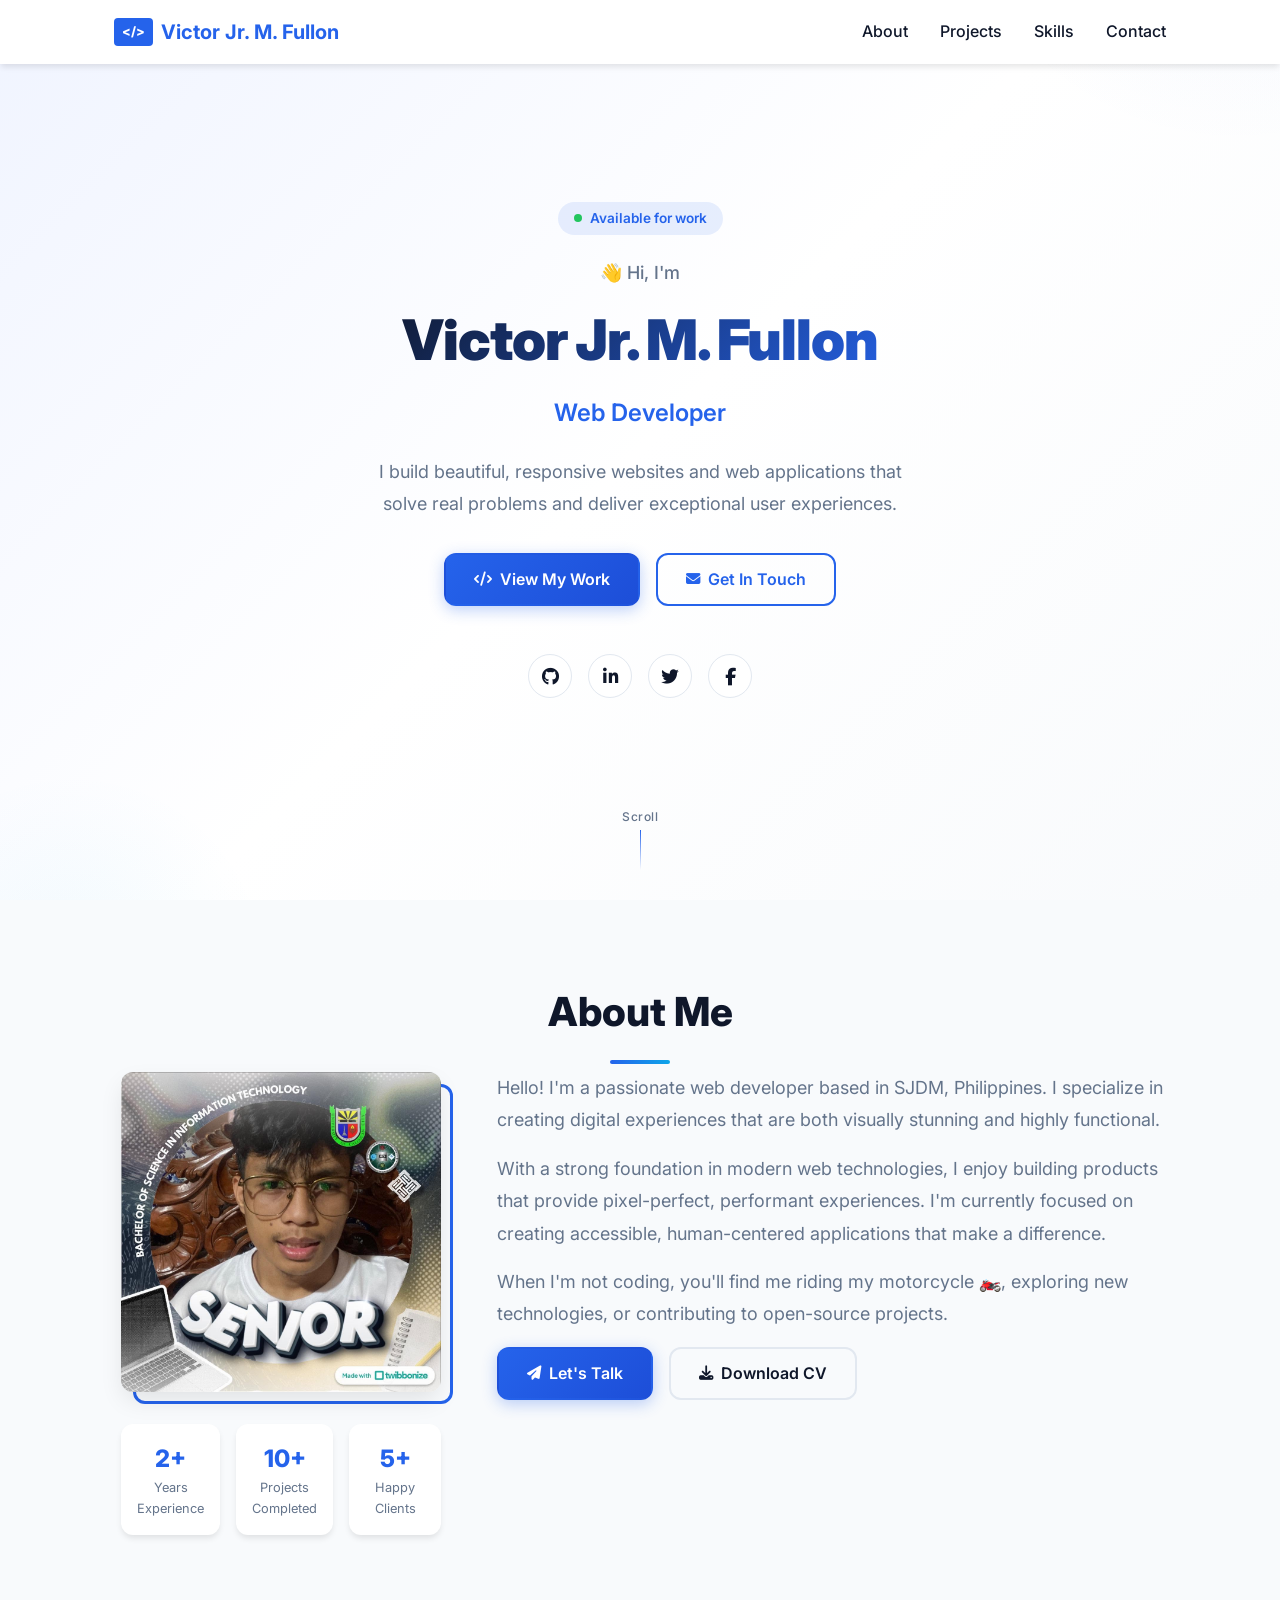
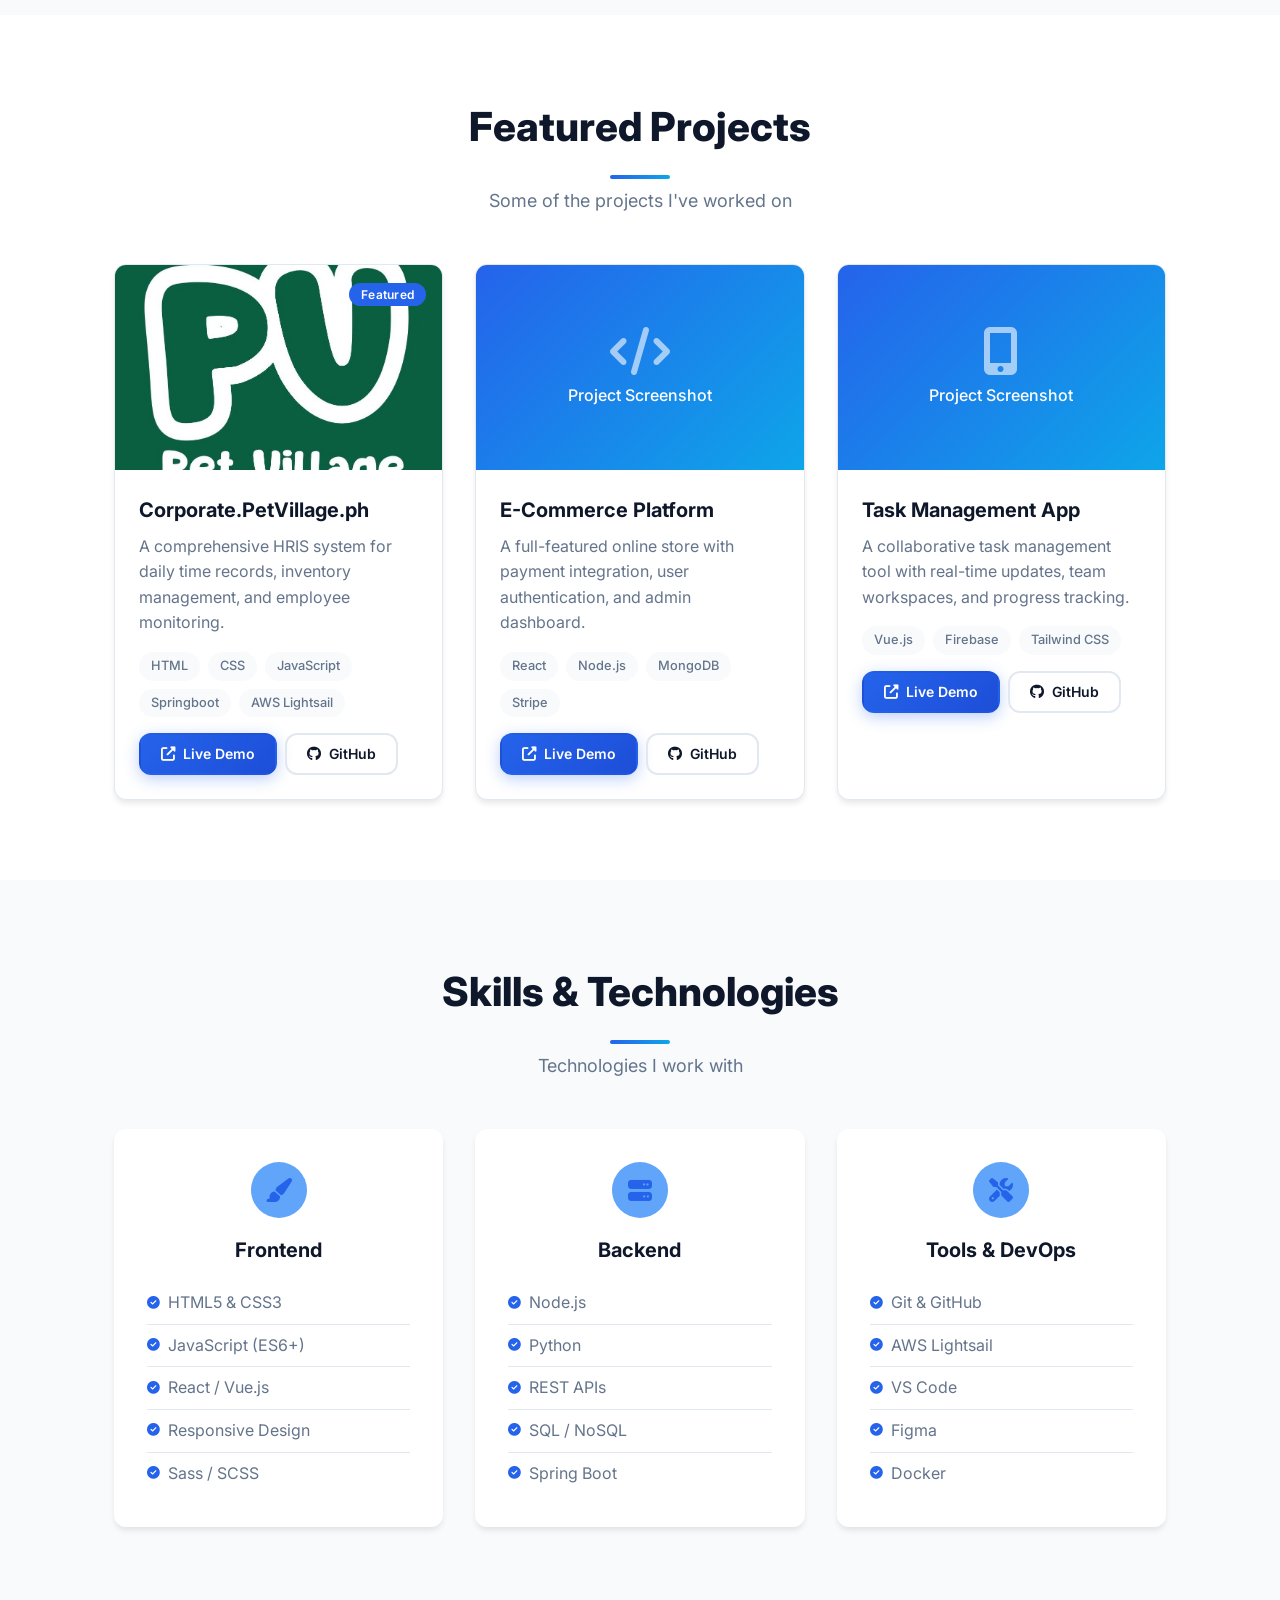
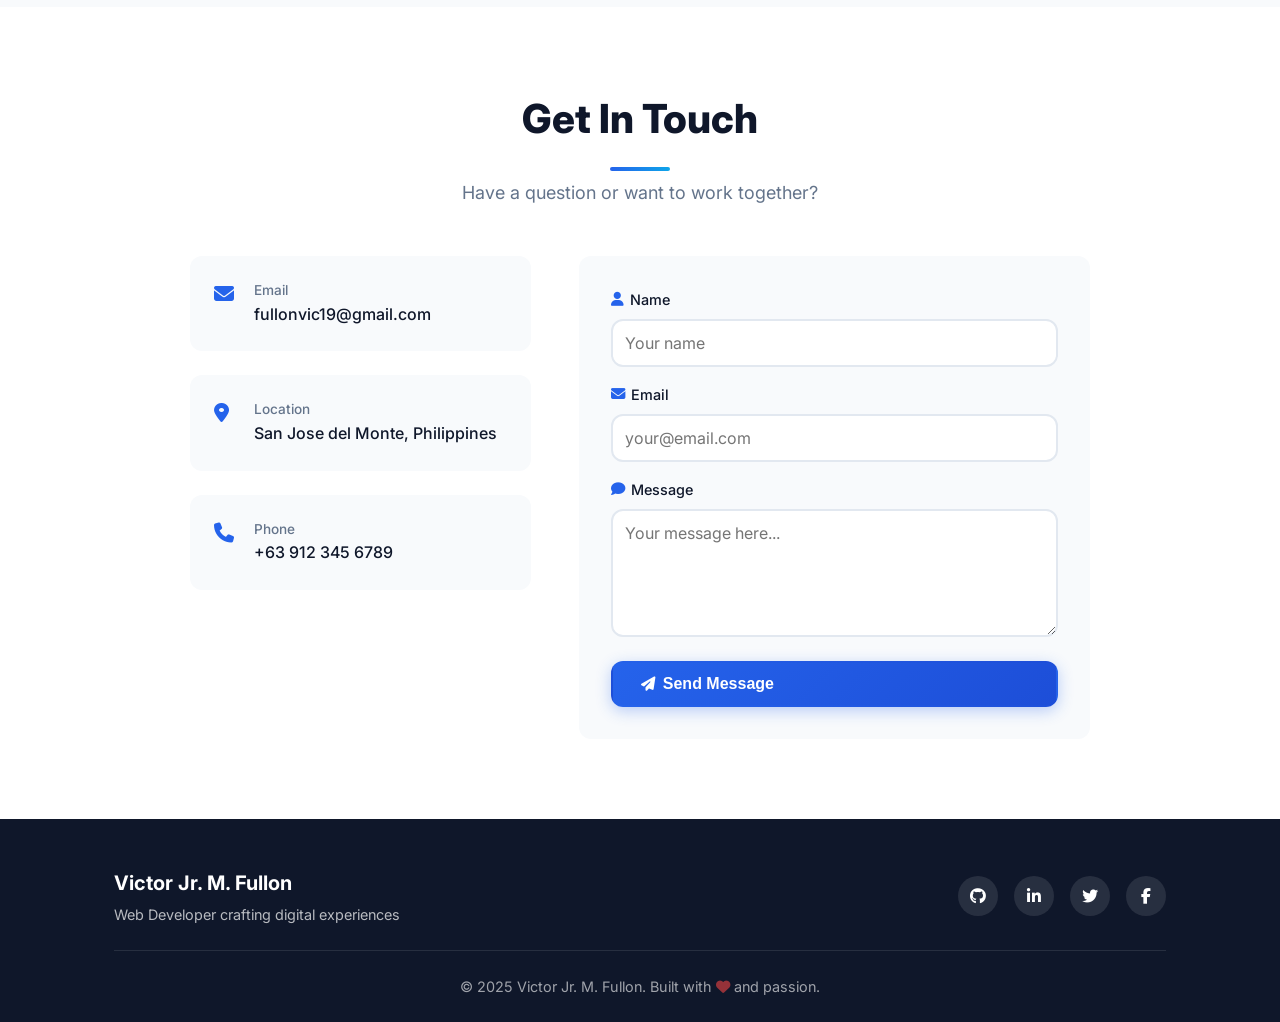
==== commit d6320eb8: "updated the profile" ====
--- a/index.html
+++ b/index.html
@@ -73,7 +73,7 @@
             <div class="about-content">
                 <div class="about-image">
                     <div class="image-wrapper">
-                        <img src="img/profile_dev.png" alt="Victor Jr. M. Fullon" class="about-photo">
+                        <img src="img/profile_ni_dev.jpg" alt="Victor Jr. M. Fullon" class="about-photo">
                         <div class="image-border"></div>
                     </div>
                     <div class="about-stats">
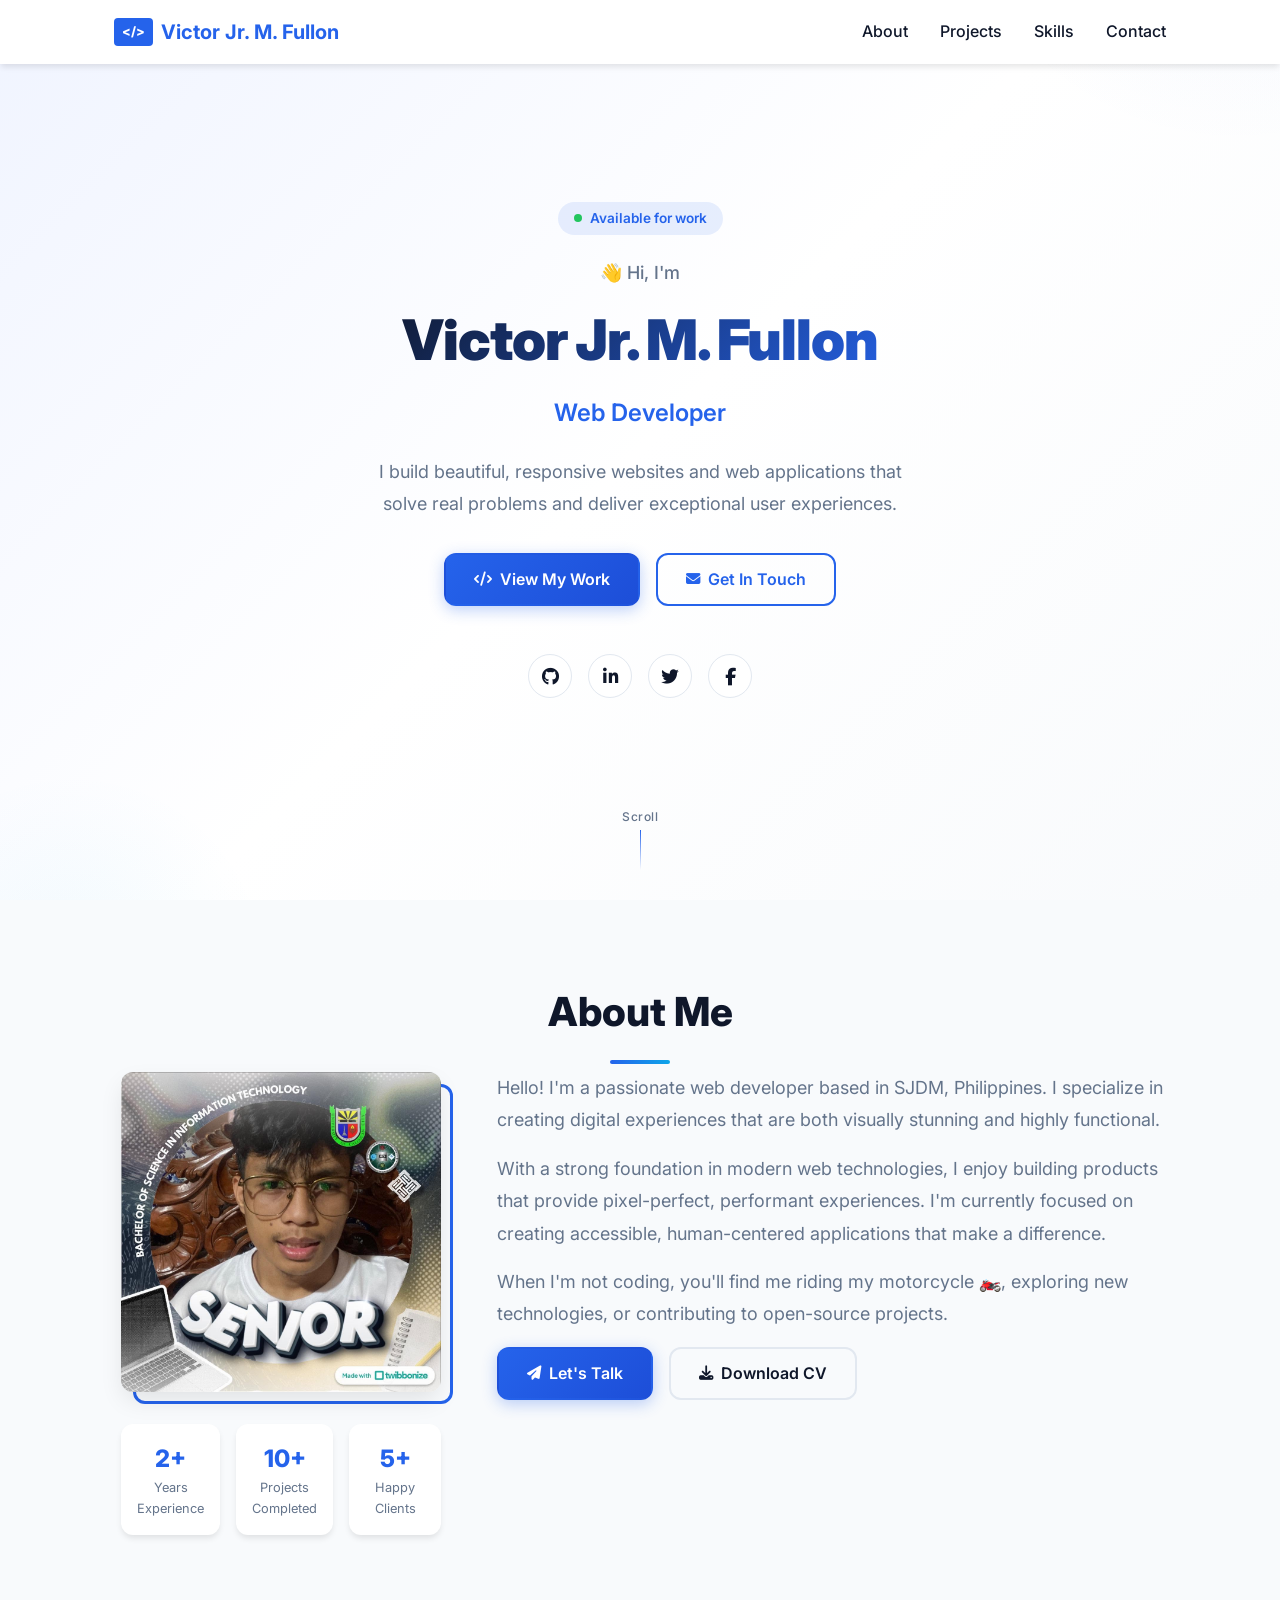
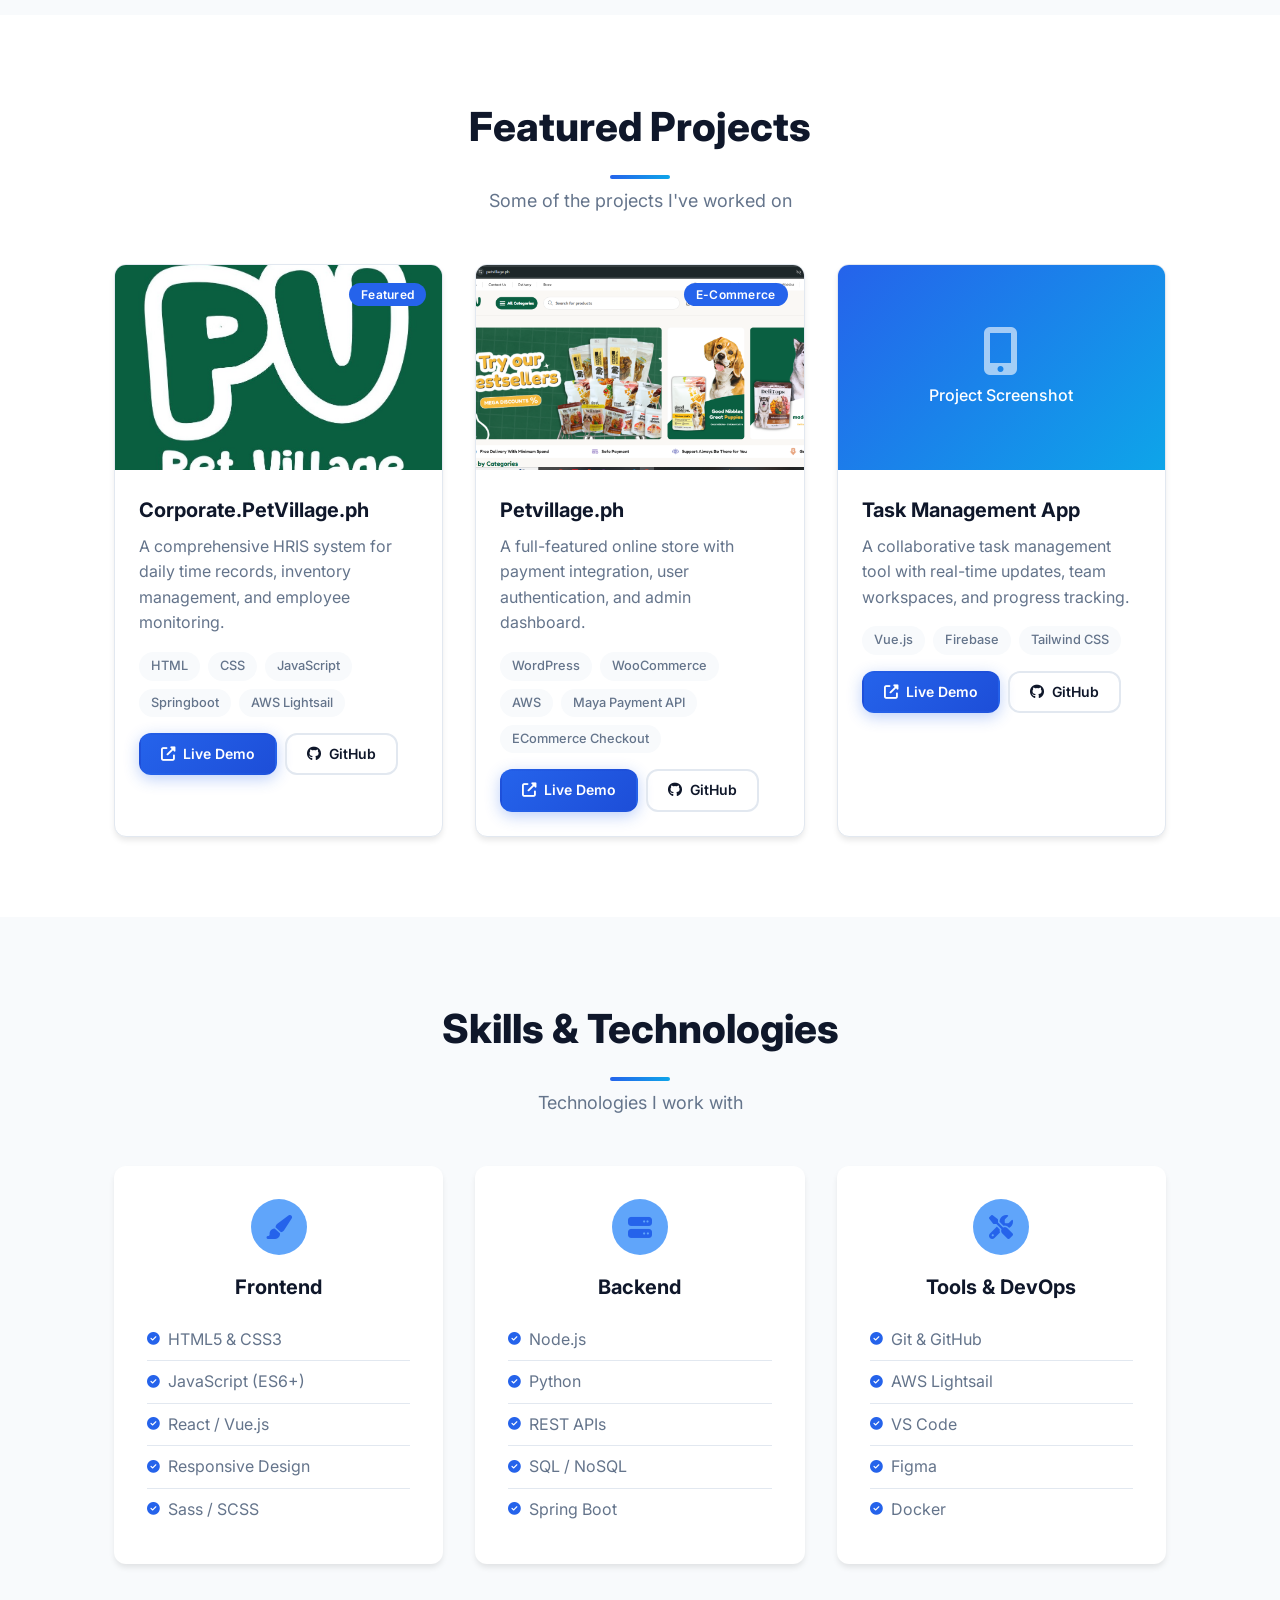
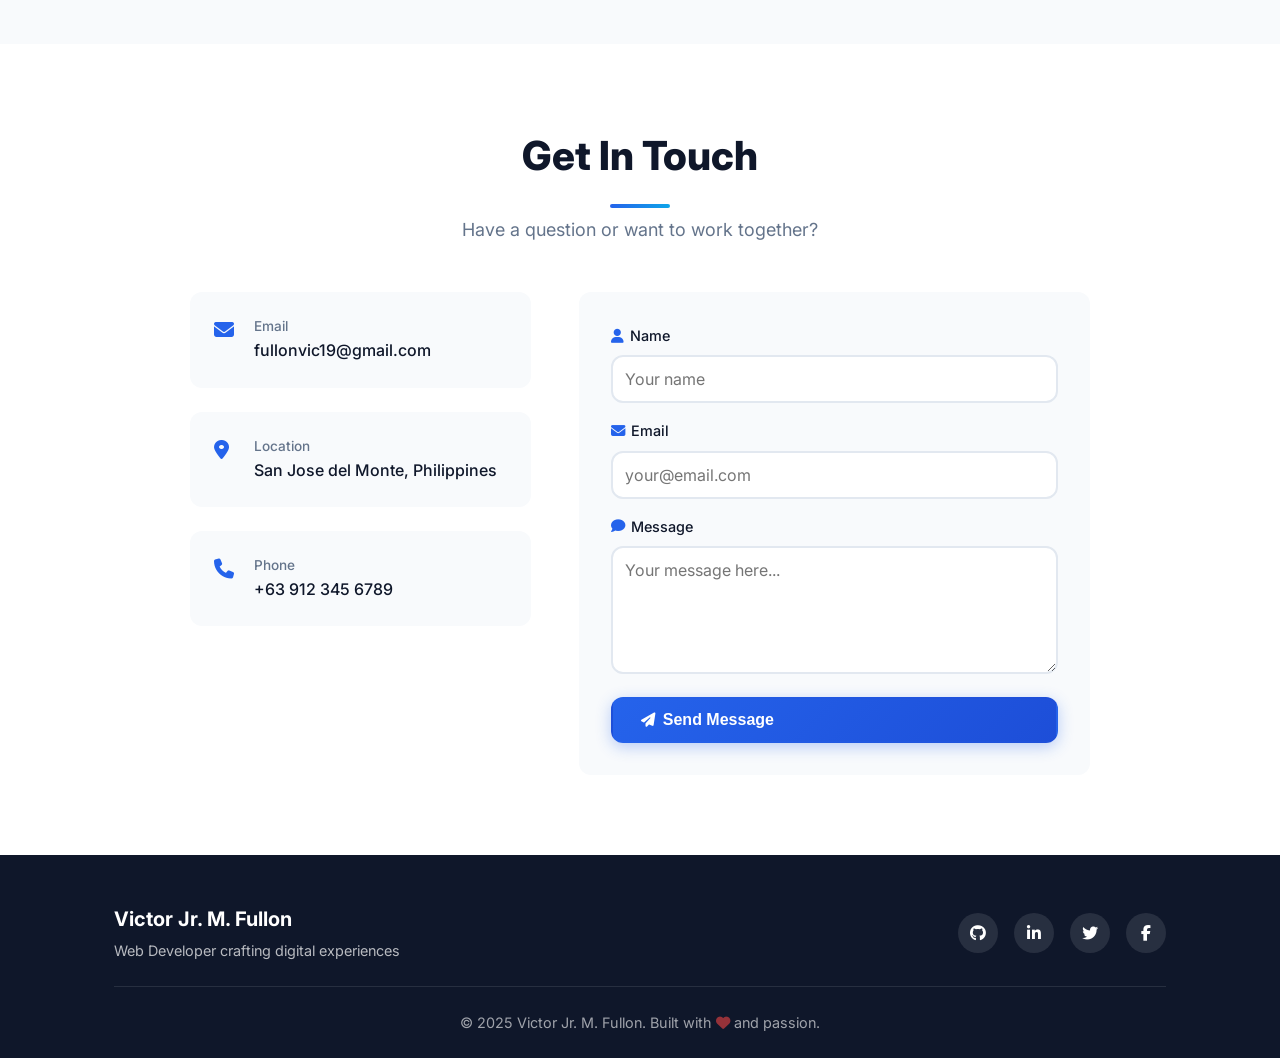
==== commit 65adc1f7: "added project" ====
--- a/index.html
+++ b/index.html
@@ -155,33 +155,34 @@
                     </div>
                 </article>
 
-                <!-- Project 2 -->
-                <article class="project-card">
-                    <div class="project-image">
-                        <div class="image-placeholder">
-                            <i class="fas fa-code fa-3x"></i>
-                            <span>Project Screenshot</span>
-                        </div>
-                    </div>
-                    <div class="project-info">
-                        <h3>E-Commerce Platform</h3>
-                        <p>A full-featured online store with payment integration, user authentication, and admin dashboard.</p>
-                        <div class="project-tech">
-                            <span>React</span>
-                            <span>Node.js</span>
-                            <span>MongoDB</span>
-                            <span>Stripe</span>
-                        </div>
-                        <div class="project-links">
-                            <a href="#" class="btn btn-small btn-primary">
-                                <i class="fas fa-external-link-alt"></i> Live Demo
-                            </a>
-                            <a href="#" class="btn btn-small btn-outline">
-                                <i class="fab fa-github"></i> GitHub
-                            </a>
-                        </div>
-                    </div>
-                </article>
+               <!-- Project 2 -->
+<article class="project-card">
+    <div class="project-image">
+        <img src="img/Capture4.PNG" alt="PetVillage E-Commerce Website" class="project-photo">
+        <div class="project-overlay">
+            <span class="project-tag">E-Commerce</span>
+        </div>
+    </div>
+    <div class="project-info">
+        <h3>Petvillage.ph</h3>
+        <p>A full-featured online store with payment integration, user authentication, and admin dashboard.</p>
+        <div class="project-tech">
+            <span>WordPress</span>
+            <span>WooCommerce</span>
+            <span>AWS</span>
+            <span>Maya Payment API</span>
+            <span>ECommerce Checkout</span>
+        </div>
+        <div class="project-links">
+            <a href="#" class="btn btn-small btn-primary">
+                <i class="fas fa-external-link-alt"></i> Live Demo
+            </a>
+            <a href="#" class="btn btn-small btn-outline">
+                <i class="fab fa-github"></i> GitHub
+            </a>
+        </div>
+    </div>
+</article>
 
                 <!-- Project 3 -->
                 <article class="project-card">
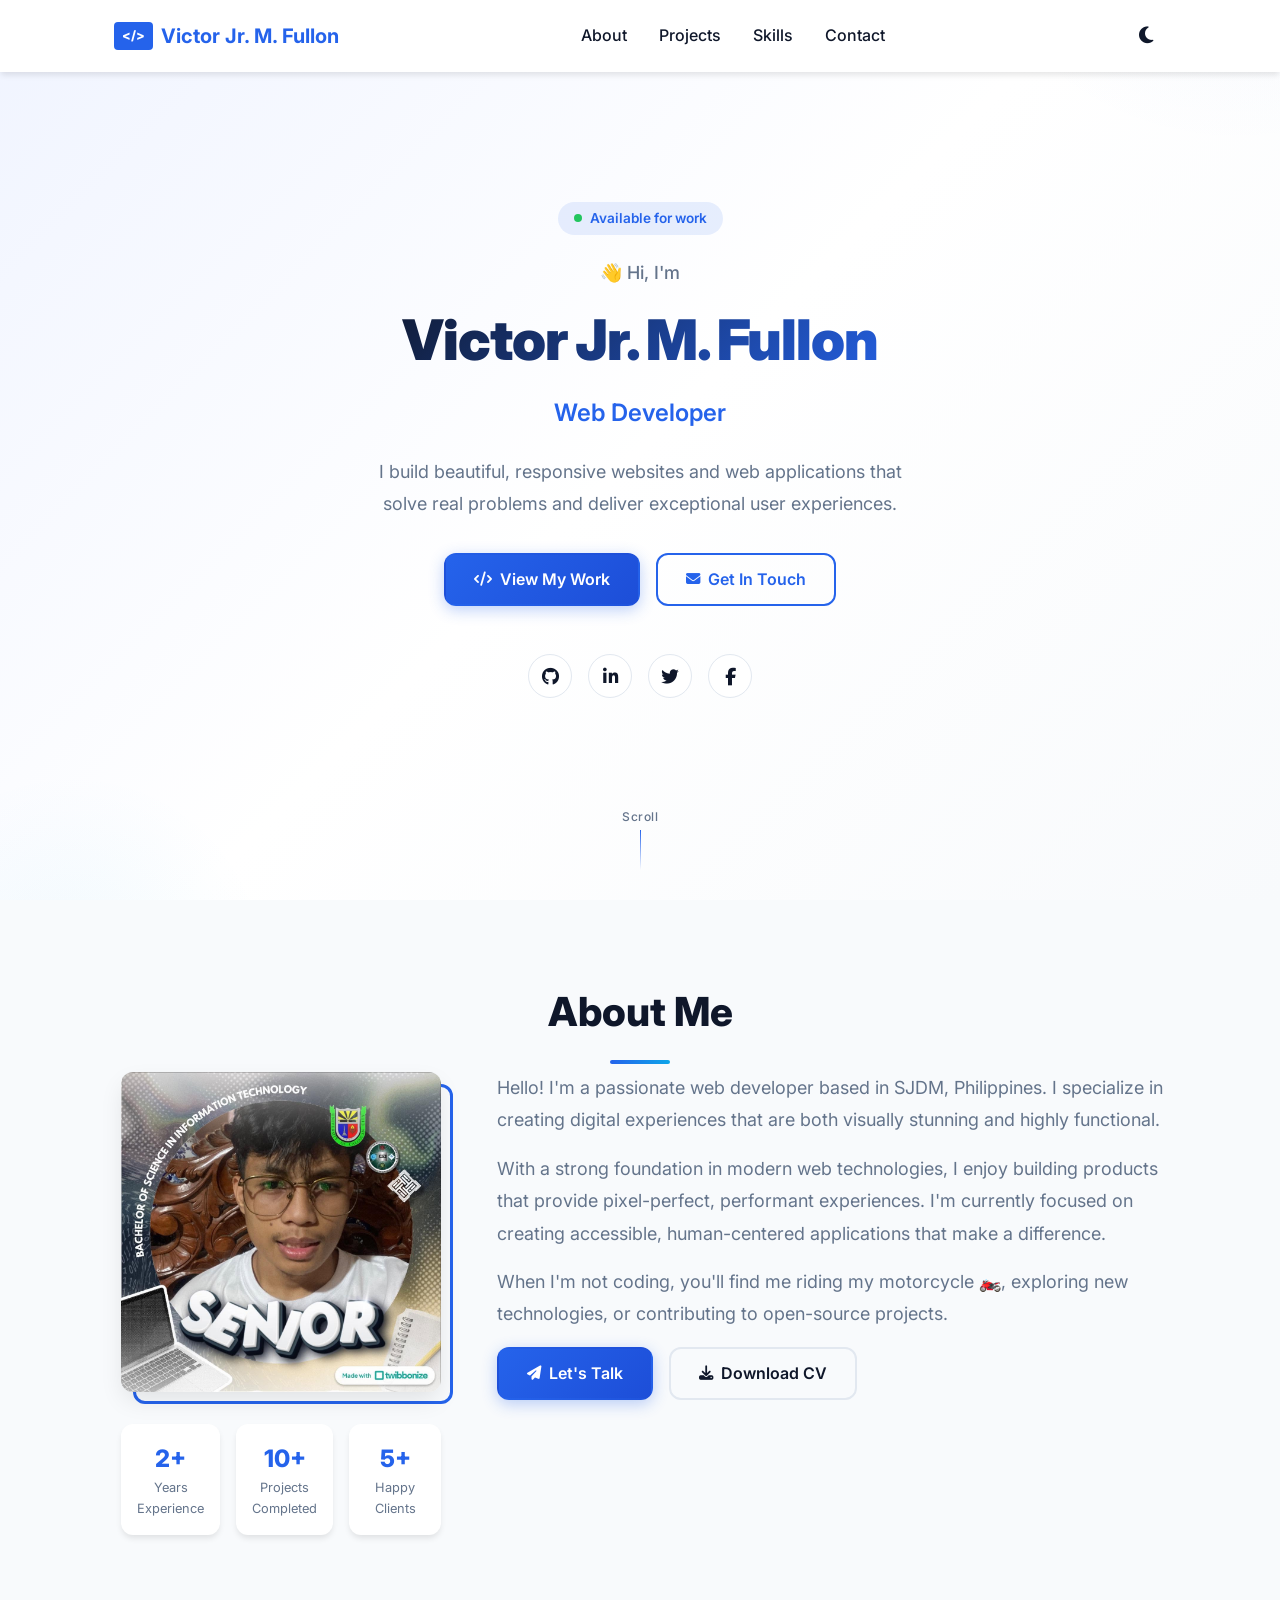
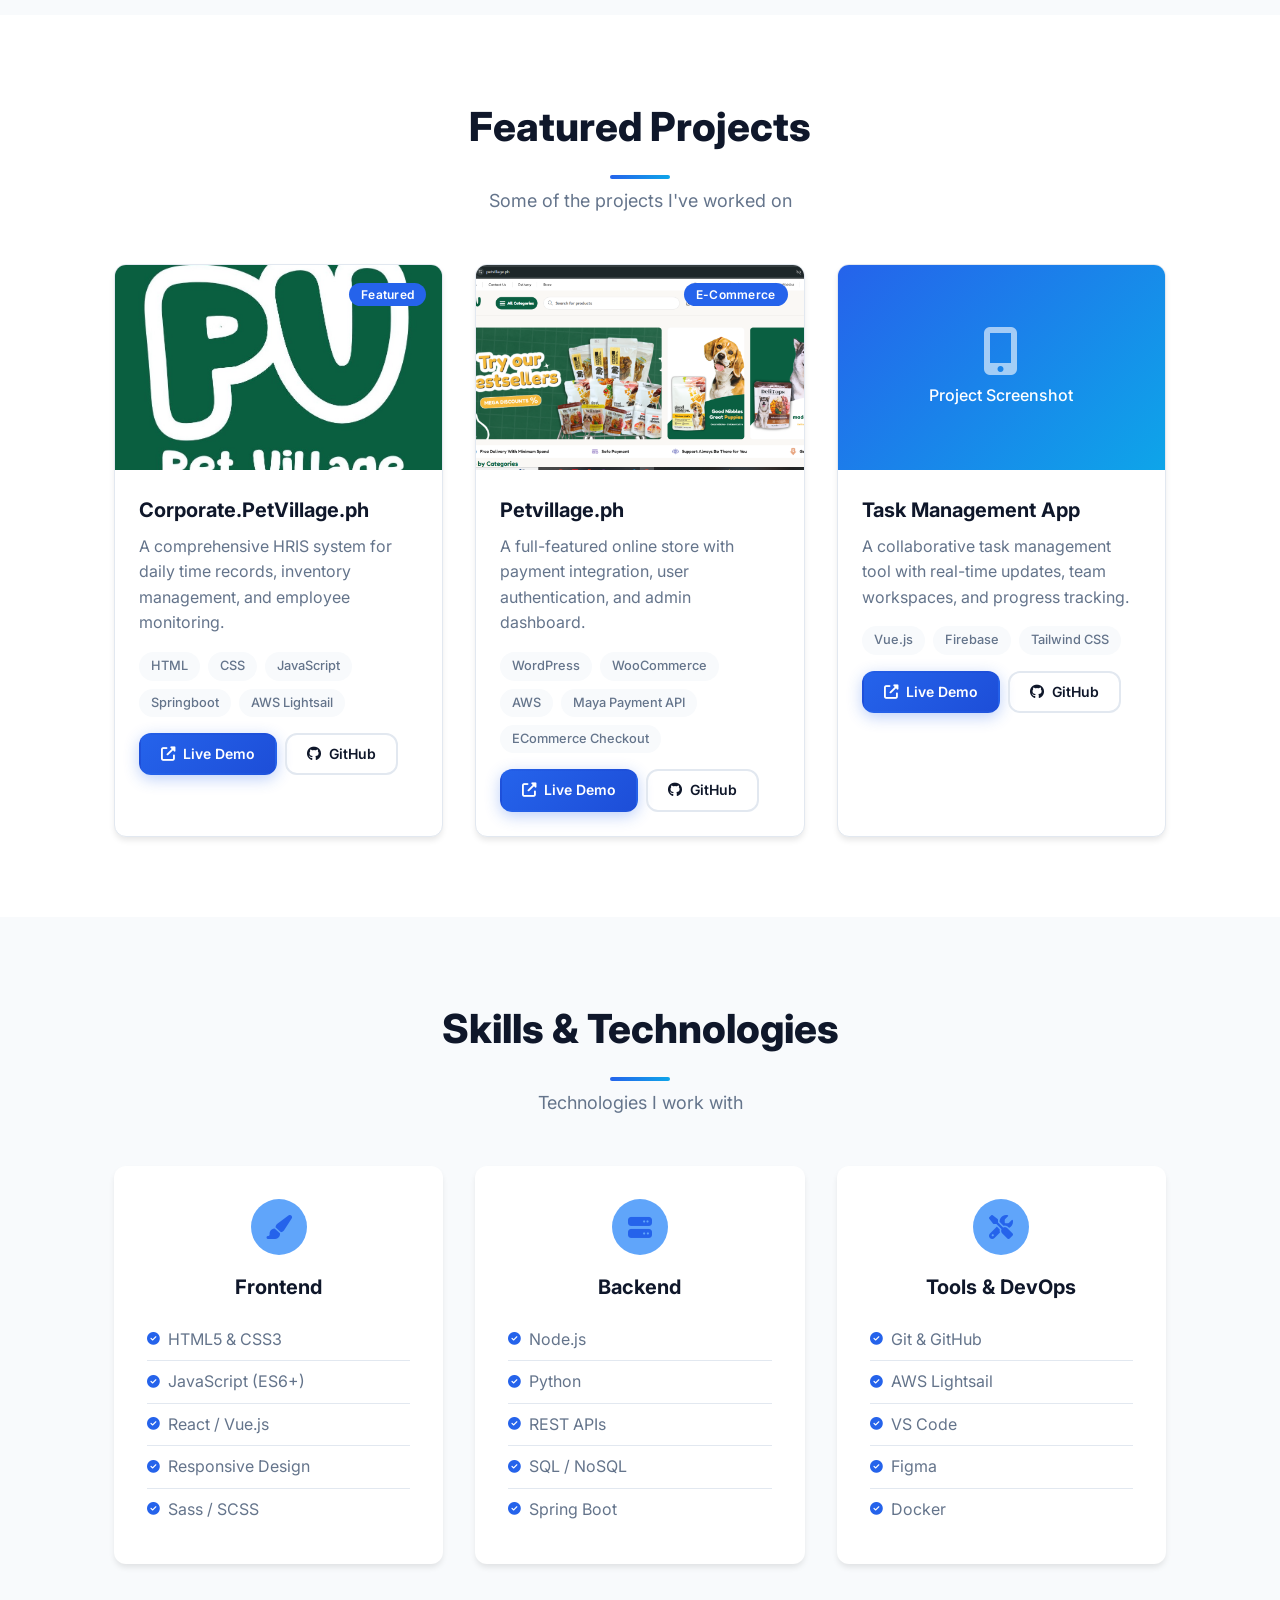
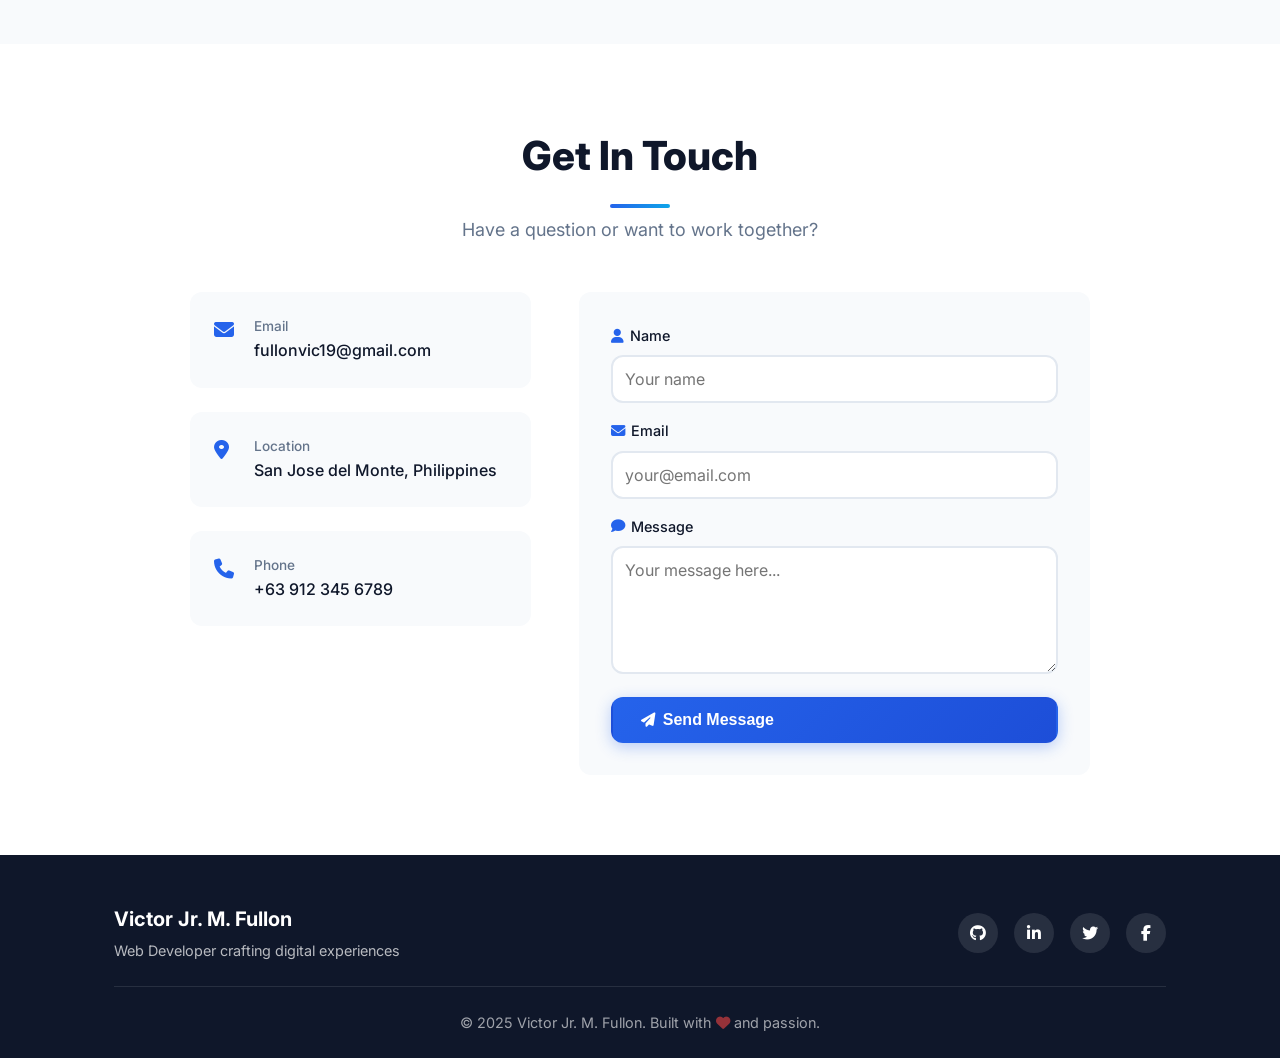
==== commit 4ccb607a: "added dark mode" ====
--- a/index.html
+++ b/index.html
@@ -23,6 +23,10 @@
                 <li><a href="#skills">Skills</a></li>
                 <li><a href="#contact">Contact</a></li>
             </ul>
+
+            <button class="dark-mode-toggle" id="darkModeToggle" aria-label="Toggle dark mode">
+            <i class="fas fa-moon"></i>
+            </button>
             <button class="nav-toggle" aria-label="Toggle navigation">
                 <span></span>
                 <span></span>
@@ -174,7 +178,7 @@
             <span>ECommerce Checkout</span>
         </div>
         <div class="project-links">
-            <a href="#" class="btn btn-small btn-primary">
+            <a href="https://petvillage.ph/" class="btn btn-small btn-primary">
                 <i class="fas fa-external-link-alt"></i> Live Demo
             </a>
             <a href="#" class="btn btn-small btn-outline">
--- a/css/style.css
+++ b/css/style.css
@@ -1,5 +1,6 @@
-/* ===== CSS Variables ===== */
+/* ===== CSS Variables with Dark Mode Support ===== */
 :root {
+    /* Light Mode Colors */
     --color-primary: #2563eb;
     --color-primary-dark: #1d4ed8;
     --color-primary-light: #60a5fa;
@@ -11,6 +12,18 @@
     --color-border: #e2e8f0;
     --color-accent: #0ea5e9;
     --color-success: #22c55e;
+    --color-shadow: rgba(0, 0, 0, 0.1);
+    --color-shadow-lg: rgba(0, 0, 0, 0.15);
+    --color-shadow-xl: rgba(0, 0, 0, 0.2);
+    --color-card-bg: #ffffff;
+    --color-input-bg: #ffffff;
+    --color-nav-bg: rgba(255, 255, 255, 0.95);
+    --color-hero-bg-start: #f0f4ff;
+    --color-hero-bg-mid: #ffffff;
+    --color-hero-bg-end: #f8fafc;
+    --color-footer-bg: #0f172a;
+    --color-footer-text: #ffffff;
+    --color-icon-hover-bg: rgba(255, 255, 255, 0.1);
     
     --font-family: 'Inter', -apple-system, BlinkMacSystemFont, sans-serif;
     --font-size-base: 1rem;
@@ -35,6 +48,52 @@
     --transition: all 0.3s cubic-bezier(0.4, 0, 0.2, 1);
 }
 
+/* Dark Mode Variables */
+[data-theme="dark"] {
+    --color-primary: #60a5fa;
+    --color-primary-dark: #3b82f6;
+    --color-primary-light: #93bbfc;
+    --color-secondary: #94a3b8;
+    --color-text: #f1f5f9;
+    --color-text-light: #94a3b8;
+    --color-background: #0f172a;
+    --color-background-alt: #1e293b;
+    --color-border: #334155;
+    --color-accent: #38bdf8;
+    --color-success: #4ade80;
+    --color-shadow: rgba(0, 0, 0, 0.3);
+    --color-shadow-lg: rgba(0, 0, 0, 0.4);
+    --color-shadow-xl: rgba(0, 0, 0, 0.5);
+    --color-card-bg: #1e293b;
+    --color-input-bg: #1e293b;
+    --color-nav-bg: rgba(15, 23, 42, 0.95);
+    --color-hero-bg-start: #0f172a;
+    --color-hero-bg-mid: #1e293b;
+    --color-hero-bg-end: #0f172a;
+    --color-footer-bg: #0a0f1a;
+    --color-footer-text: #f1f5f9;
+    --color-icon-hover-bg: rgba(255, 255, 255, 0.05);
+    
+    --box-shadow: 0 4px 6px -1px rgba(0, 0, 0, 0.3);
+    --box-shadow-lg: 0 10px 25px -3px rgba(0, 0, 0, 0.4);
+    --box-shadow-xl: 0 20px 60px -10px rgba(0, 0, 0, 0.5);
+}
+
+/* ===== Smooth Theme Transition ===== */
+* {
+    transition: background-color 0.3s ease, 
+                color 0.3s ease, 
+                border-color 0.3s ease,
+                box-shadow 0.3s ease,
+                background 0.3s ease,
+                transform 0.3s ease;
+}
+
+/* Prevent transition on page load */
+.no-transition * {
+    transition: none !important;
+}
+
 /* ===== Reset & Base ===== */
 *,
 *::before,
@@ -44,6 +103,12 @@
     padding: 0;
 }
 
+/* Keep transitions disabled for pseudo-elements on page load */
+.no-transition *::before,
+.no-transition *::after {
+    transition: none !important;
+}
+
 html {
     scroll-behavior: smooth;
 }
@@ -80,6 +145,37 @@
 
 ul {
     list-style: none;
+}
+
+/* ===== Dark Mode Toggle Button ===== */
+.dark-mode-toggle {
+    background: none;
+    border: none;
+    cursor: pointer;
+    font-size: 1.2rem;
+    padding: 8px;
+    border-radius: 50%;
+    transition: var(--transition);
+    color: var(--color-text);
+    display: flex;
+    align-items: center;
+    justify-content: center;
+    width: 40px;
+    height: 40px;
+    position: relative;
+}
+
+.dark-mode-toggle:hover {
+    background: var(--color-background-alt);
+    transform: rotate(20deg);
+}
+
+.dark-mode-toggle i {
+    transition: transform 0.3s ease;
+}
+
+[data-theme="dark"] .dark-mode-toggle i {
+    transform: rotate(360deg);
 }
 
 /* ===== Utilities ===== */
@@ -146,10 +242,18 @@
     box-shadow: 0 4px 15px rgba(37, 99, 235, 0.3);
 }
 
+[data-theme="dark"] .btn-primary {
+    box-shadow: 0 4px 15px rgba(96, 165, 250, 0.2);
+}
+
 .btn-primary:hover {
     transform: translateY(-2px);
     box-shadow: 0 8px 25px rgba(37, 99, 235, 0.4);
     color: white;
+}
+
+[data-theme="dark"] .btn-primary:hover {
+    box-shadow: 0 8px 25px rgba(96, 165, 250, 0.3);
 }
 
 .btn-secondary {
@@ -187,7 +291,7 @@
     top: 0;
     left: 0;
     right: 0;
-    background: rgba(255, 255, 255, 0.95);
+    background: var(--color-nav-bg);
     backdrop-filter: blur(10px);
     box-shadow: var(--box-shadow);
     z-index: 1000;
@@ -293,7 +397,7 @@
     align-items: center;
     justify-content: center;
     padding: var(--spacing-2xl) var(--spacing-md);
-    background: linear-gradient(135deg, #f0f4ff 0%, #ffffff 50%, #f8fafc 100%);
+    background: linear-gradient(135deg, var(--color-hero-bg-start) 0%, var(--color-hero-bg-mid) 50%, var(--color-hero-bg-end) 100%);
     position: relative;
     overflow: hidden;
 }
@@ -310,6 +414,10 @@
     pointer-events: none;
 }
 
+[data-theme="dark"] .hero::before {
+    background: radial-gradient(circle, rgba(96, 165, 250, 0.08) 0%, transparent 70%);
+}
+
 .hero::after {
     content: '';
     position: absolute;
@@ -322,6 +430,10 @@
     pointer-events: none;
 }
 
+[data-theme="dark"] .hero::after {
+    background: radial-gradient(circle, rgba(56, 189, 248, 0.08) 0%, transparent 70%);
+}
+
 .hero-content {
     text-align: center;
     max-width: 800px;
@@ -352,6 +464,10 @@
     font-size: 0.85rem;
     font-weight: 600;
     margin-bottom: var(--spacing-md);
+}
+
+[data-theme="dark"] .hero-badge {
+    background: rgba(96, 165, 250, 0.15);
 }
 
 .badge-pulse {
@@ -438,6 +554,10 @@
     font-size: 1.1rem;
 }
 
+[data-theme="dark"] .hero-social a {
+    background: var(--color-background-alt);
+}
+
 .hero-social a:hover {
     background: var(--color-primary);
     color: white;
@@ -533,7 +653,7 @@
 
 .stat-item {
     text-align: center;
-    background: var(--color-background);
+    background: var(--color-card-bg);
     padding: var(--spacing-sm);
     border-radius: var(--border-radius);
     box-shadow: var(--box-shadow);
@@ -577,7 +697,7 @@
 }
 
 .project-card {
-    background: var(--color-background);
+    background: var(--color-card-bg);
     border-radius: var(--border-radius);
     overflow: hidden;
     box-shadow: var(--box-shadow);
@@ -625,6 +745,10 @@
     letter-spacing: 0.3px;
 }
 
+[data-theme="dark"] .project-tag {
+    background: var(--color-primary-dark);
+}
+
 .image-placeholder {
     width: 100%;
     height: 100%;
@@ -693,7 +817,7 @@
 }
 
 .skill-category {
-    background: var(--color-background);
+    background: var(--color-card-bg);
     padding: var(--spacing-lg);
     border-radius: var(--border-radius);
     box-shadow: var(--box-shadow);
@@ -841,7 +965,8 @@
     font-family: inherit;
     font-size: var(--font-size-base);
     transition: var(--transition);
-    background: var(--color-background);
+    background: var(--color-input-bg);
+    color: var(--color-text);
 }
 
 .form-group input:focus,
@@ -851,14 +976,19 @@
     box-shadow: 0 0 0 4px rgba(37, 99, 235, 0.1);
 }
 
+[data-theme="dark"] .form-group input:focus,
+[data-theme="dark"] .form-group textarea:focus {
+    box-shadow: 0 0 0 4px rgba(96, 165, 250, 0.15);
+}
+
 .contact-form .btn {
     width: 100%;
 }
 
 /* ===== Footer ===== */
 .footer {
-    background: var(--color-text);
-    color: var(--color-background);
+    background: var(--color-footer-bg);
+    color: var(--color-footer-text);
     padding: var(--spacing-xl) 0 var(--spacing-md);
 }
 
@@ -894,8 +1024,8 @@
     width: 40px;
     height: 40px;
     border-radius: 50%;
-    background: rgba(255, 255, 255, 0.1);
-    color: white;
+    background: var(--color-icon-hover-bg);
+    color: var(--color-footer-text);
     transition: var(--transition);
 }
 
@@ -913,6 +1043,30 @@
 
 .footer-bottom i {
     color: #ef4444;
+}
+
+/* ===== Dark Mode Scrollbar ===== */
+[data-theme="dark"] ::-webkit-scrollbar {
+    width: 10px;
+}
+
+[data-theme="dark"] ::-webkit-scrollbar-track {
+    background: var(--color-background);
+}
+
+[data-theme="dark"] ::-webkit-scrollbar-thumb {
+    background: var(--color-primary);
+    border-radius: 5px;
+}
+
+[data-theme="dark"] ::-webkit-scrollbar-thumb:hover {
+    background: var(--color-primary-dark);
+}
+
+/* ===== Dark Mode Selection ===== */
+[data-theme="dark"] ::selection {
+    background: var(--color-primary);
+    color: white;
 }
 
 /* ===== Responsive Design ===== */
@@ -953,13 +1107,20 @@
 
 /* Mobile */
 @media (max-width: 768px) {
+    .nav-container {
+        flex-wrap: wrap;
+    }
+    
     .nav-links {
         display: none;
+        order: 3;
+        width: 100%;
         position: absolute;
         top: 100%;
         left: 0;
         right: 0;
-        background: var(--color-background);
+        background: var(--color-nav-bg);
+        backdrop-filter: blur(10px);
         flex-direction: column;
         padding: var(--spacing-md);
         box-shadow: var(--box-shadow-lg);
@@ -978,10 +1139,18 @@
 
     .nav-toggle {
         display: flex;
+        order: 2;
+    }
+    
+    .dark-mode-toggle {
+        order: 2;
+        margin-right: var(--spacing-xs);
     }
 
     .logo {
         font-size: var(--font-size-lg);
+        order: 1;
+        flex: 1;
     }
 
     .logo-icon {
@@ -1103,4 +1272,10 @@
     .footer-info h3 {
         font-size: var(--font-size-lg);
     }
+    
+    .dark-mode-toggle {
+        font-size: 1rem;
+        width: 36px;
+        height: 36px;
+    }
 }
